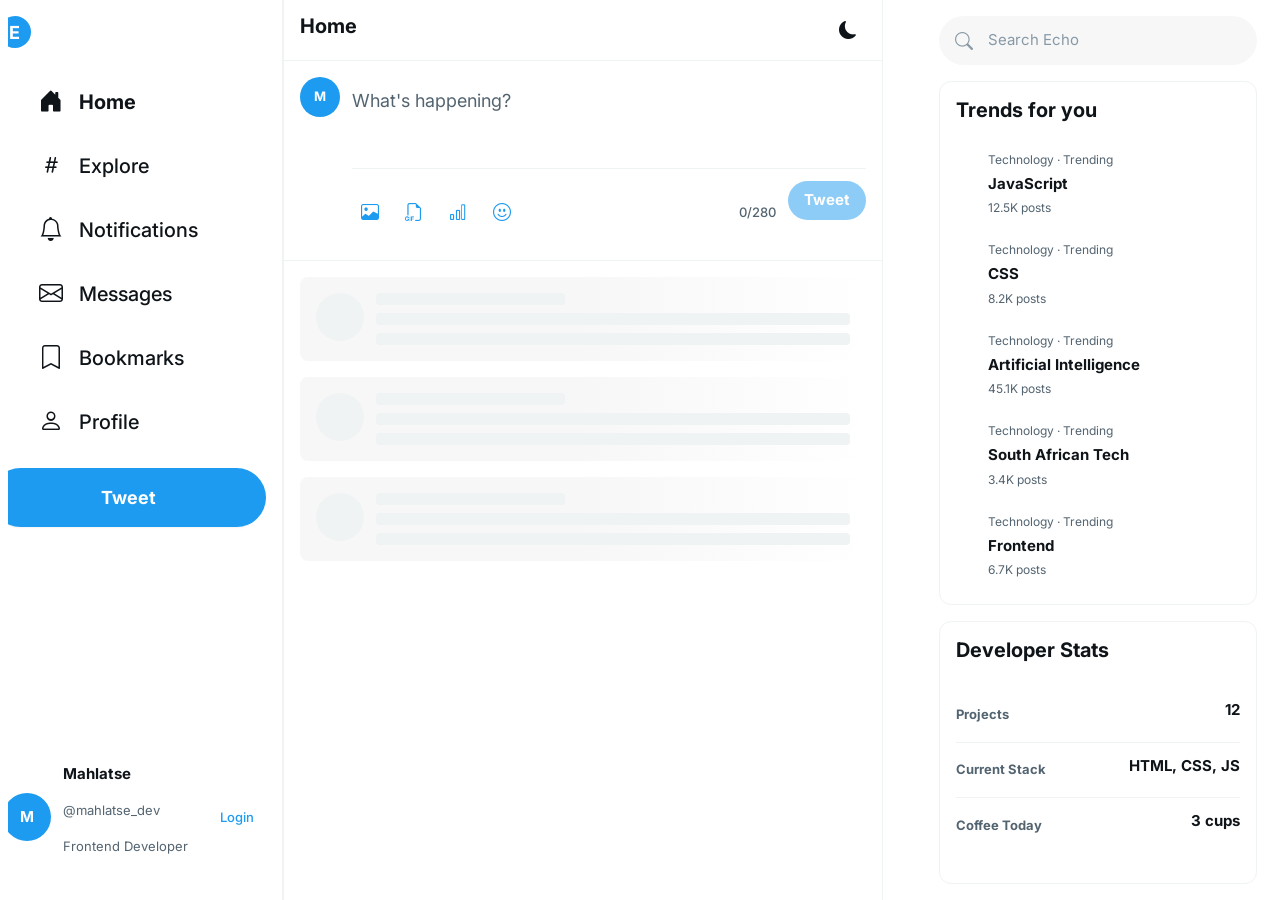
==== index.html @ 074d6367 "feat: add HTML structure for Echo main app and login page" ====
<!DOCTYPE html>
<html lang="en">
<head>
  <meta charset="UTF-8">
  <meta name="viewport" content="width=device-width, initial-scale=1.0">
  <meta name="description" content="Echo - Share ideas. Build conversations. A modern social platform for developers.">
  <meta name="theme-color" content="#1d9bf0">
  <title>Home / Echo</title>
  <link href="https://cdn.jsdelivr.net/npm/bootstrap@5.3.2/dist/css/bootstrap.min.css" rel="stylesheet">
  <link rel="stylesheet" href="https://cdn.jsdelivr.net/npm/bootstrap-icons@1.11.1/font/bootstrap-icons.css">
  <link rel="preconnect" href="https://fonts.googleapis.com">
  <link href="https://fonts.googleapis.com/css2?family=Inter:wght@400;500;600;700&display=swap" rel="stylesheet">
  <link rel="stylesheet" href="css/style.css">
</head>
<body>
  <div class="app-layout" id="app">
    <!-- Left Sidebar -->
    <nav class="sidebar-left" aria-label="Primary Navigation">
      <div class="sidebar-inner">
        <a href="index.html" class="logo-link" aria-label="Echo Home">
          <div class="logo-mark" aria-hidden="true">E</div>
        </a>
        <ul class="nav-list" role="list">
          <li>
            <a href="index.html" class="nav-link active" aria-current="page">
              <i class="bi bi-house-door-fill" aria-hidden="true"></i>
              <span>Home</span>
            </a>
          </li>
          <li>
            <a href="#explore" class="nav-link">
              <i class="bi bi-hash" aria-hidden="true"></i>
              <span>Explore</span>
            </a>
          </li>
          <li>
            <a href="#notifications" class="nav-link">
              <i class="bi bi-bell" aria-hidden="true"></i>
              <span>Notifications</span>
            </a>
          </li>
          <li>
            <a href="#messages" class="nav-link">
              <i class="bi bi-envelope" aria-hidden="true"></i>
              <span>Messages</span>
            </a>
          </li>
          <li>
            <a href="#bookmarks" class="nav-link">
              <i class="bi bi-bookmark" aria-hidden="true"></i>
              <span>Bookmarks</span>
            </a>
          </li>
          <li>
            <a href="#profile" class="nav-link">
              <i class="bi bi-person" aria-hidden="true"></i>
              <span>Profile</span>
            </a>
          </li>
        </ul>
        <button type="button" class="btn-tweet" id="btn-sidebar-tweet" aria-label="Compose new tweet">
          <span class="btn-text">Tweet</span>
          <i class="bi bi-pencil-fill btn-icon" aria-hidden="true"></i>
        </button>
        <div class="profile-summary">
          <div class="avatar avatar-md" aria-hidden="true">M</div>
          <div class="profile-info">
            <p class="profile-name">Mahlatse</p>
            <p class="profile-handle">@mahlatse_dev</p>
            <p class="profile-role">Frontend Developer</p>
          </div>
          <a href="login.html" class="login-link">Login</a>
        </div>
      </div>
    </nav>

    <!-- Main Content -->
    <main class="main-content">
      <header class="main-header">
        <h1>Home</h1>
        <button type="button" class="theme-toggle" id="theme-toggle" aria-label="Toggle dark mode" title="Toggle dark mode">
          <i class="bi bi-moon-fill" aria-hidden="true"></i>
        </button>
      </header>
      
      <!-- Composer -->
      <section class="composer" aria-label="Compose new tweet">
        <div class="composer-body">
          <div class="avatar avatar-sm" aria-hidden="true">M</div>
          <div class="composer-input-area">
            <label for="tweet-input" class="visually-hidden">What's happening?</label>
            <textarea id="tweet-input" class="tweet-textarea" placeholder="What's happening?" rows="2" maxlength="280" aria-describedby="composer-counter"></textarea>
            <div class="composer-actions">
              <div class="media-icons" aria-label="Add media">
                <button type="button" class="icon-btn" aria-label="Add image" title="Image"><i class="bi bi-image" aria-hidden="true"></i></button>
                <button type="button" class="icon-btn" aria-label="Add GIF" title="GIF"><i class="bi bi-filetype-gif" aria-hidden="true"></i></button>
                <button type="button" class="icon-btn" aria-label="Add poll" title="Poll"><i class="bi bi-bar-chart" aria-hidden="true"></i></button>
                <button type="button" class="icon-btn" aria-label="Add emoji" title="Emoji"><i class="bi bi-emoji-smile" aria-hidden="true"></i></button>
              </div>
              <div class="composer-submit-area">
                <span id="composer-counter" class="char-counter" aria-live="polite">0/280</span>
                <button type="button" class="btn-tweet btn-small" id="composer-submit" disabled>Tweet</button>
              </div>
            </div>
          </div>
        </div>
      </section>

      <!-- Feed -->
      <div class="feed-wrapper">
        <div class="skeleton-loader" id="skeleton-loader" aria-hidden="true" aria-label="Loading tweets">
          <div class="skeleton-card">
            <div class="skeleton-avatar"></div>
            <div class="skeleton-content">
              <div class="skeleton-line short"></div>
              <div class="skeleton-line"></div>
              <div class="skeleton-line"></div>
            </div>
          </div>
          <div class="skeleton-card">
            <div class="skeleton-avatar"></div>
            <div class="skeleton-content">
              <div class="skeleton-line short"></div>
              <div class="skeleton-line"></div>
              <div class="skeleton-line"></div>
            </div>
          </div>
          <div class="skeleton-card">
            <div class="skeleton-avatar"></div>
            <div class="skeleton-content">
              <div class="skeleton-line short"></div>
              <div class="skeleton-line"></div>
              <div class="skeleton-line"></div>
            </div>
          </div>
        </div>
        <div class="tweet-feed" id="tweet-feed" role="feed" aria-busy="true" aria-label="Tweet timeline">
          <!-- Tweets injected by JS -->
        </div>
        <div class="empty-state" id="empty-state" hidden>
          <i class="bi bi-chat-square-text" aria-hidden="true"></i>
          <p>No tweets found matching your search.</p>
        </div>
      </div>
    </main>

    <!-- Right Sidebar -->
    <aside class="sidebar-right" aria-label="Secondary">
      <div class="search-box">
        <label for="search-input" class="visually-hidden">Search Echo</label>
        <i class="bi bi-search" aria-hidden="true"></i>
        <input type="text" id="search-input" class="search-input" placeholder="Search Echo" autocomplete="off" aria-controls="search-suggestions">
        <div class="search-suggestions" id="search-suggestions" hidden>
          <div class="suggestion-group">
            <h3>Recent</h3>
            <ul role="list">
              <li><a href="#">JavaScript</a></li>
              <li><a href="#">Accessibility</a></li>
            </ul>
          </div>
        </div>
      </div>
      
      <section class="card trend-card" aria-labelledby="trends-heading">
        <h2 id="trends-heading" class="card-title">Trends for you</h2>
        <ul class="trend-list" role="list">
          <li>
            <a href="#">
              <span class="trend-category">Technology · Trending</span>
              <span class="trend-topic">JavaScript</span>
              <span class="trend-posts">12.5K posts</span>
            </a>
          </li>
          <li>
            <a href="#">
              <span class="trend-category">Technology · Trending</span>
              <span class="trend-topic">CSS</span>
              <span class="trend-posts">8.2K posts</span>
            </a>
          </li>
          <li>
            <a href="#">
              <span class="trend-category">Technology · Trending</span>
              <span class="trend-topic">Artificial Intelligence</span>
              <span class="trend-posts">45.1K posts</span>
            </a>
          </li>
          <li>
            <a href="#">
              <span class="trend-category">Technology · Trending</span>
              <span class="trend-topic">South African Tech</span>
              <span class="trend-posts">3.4K posts</span>
            </a>
          </li>
          <li>
            <a href="#">
              <span class="trend-category">Technology · Trending</span>
              <span class="trend-topic">Frontend</span>
              <span class="trend-posts">6.7K posts</span>
            </a>
          </li>
        </ul>
      </section>

      <section class="card stats-card" aria-labelledby="stats-heading">
        <h2 id="stats-heading" class="card-title">Developer Stats</h2>
        <dl class="stats-list">
          <div class="stat-item">
            <dt>Projects</dt>
            <dd>12</dd>
          </div>
          <div class="stat-item">
            <dt>Current Stack</dt>
            <dd>HTML, CSS, JS</dd>
          </div>
          <div class="stat-item">
            <dt>Coffee Today</dt>
            <dd>3 cups</dd>
          </div>
        </dl>
      </section>
    </aside>
  </div>

  <!-- Mobile Bottom Nav -->
  <nav class="mobile-nav" aria-label="Mobile Navigation">
    <a href="index.html" class="mobile-nav-link active" aria-current="page">
      <i class="bi bi-house-door-fill" aria-hidden="true"></i>
      <span class="visually-hidden">Home</span>
    </a>
    <a href="#explore" class="mobile-nav-link">
      <i class="bi bi-hash" aria-hidden="true"></i>
      <span class="visually-hidden">Explore</span>
    </a>
    <a href="#notifications" class="mobile-nav-link">
      <i class="bi bi-bell" aria-hidden="true"></i>
      <span class="visually-hidden">Notifications</span>
    </a>
    <a href="#messages" class="mobile-nav-link">
      <i class="bi bi-envelope" aria-hidden="true"></i>
      <span class="visually-hidden">Messages</span>
    </a>
    <a href="#profile" class="mobile-nav-link">
      <i class="bi bi-person" aria-hidden="true"></i>
      <span class="visually-hidden">Profile</span>
    </a>
  </nav>

  <!-- Mobile Tweet FAB -->
  <button type="button" class="fab-tweet" id="btn-fab-tweet" aria-label="Compose new tweet">
    <i class="bi bi-pencil-fill" aria-hidden="true"></i>
  </button>

  <!-- Tweet Modal -->
  <div class="modal" id="tweet-modal" role="dialog" aria-modal="true" aria-labelledby="modal-title" hidden>
    <div class="modal-backdrop" data-close-modal></div>
    <div class="modal-content">
      <h2 id="modal-title" class="visually-hidden">Compose new tweet</h2>
      <div class="modal-header">
        <button type="button" class="modal-close" data-close-modal aria-label="Close dialog">
          <i class="bi bi-x-lg" aria-hidden="true"></i>
        </button>
      </div>
      <div class="modal-body">
        <div class="avatar avatar-sm" aria-hidden="true">M</div>
        <div class="modal-input-area">
          <label for="modal-tweet-input" class="visually-hidden">What's happening?</label>
          <textarea id="modal-tweet-input" class="tweet-textarea" placeholder="What's happening?" rows="3" maxlength="280" aria-describedby="modal-counter"></textarea>
          <div class="modal-actions">
            <div class="media-icons">
              <button type="button" class="icon-btn" aria-label="Add image"><i class="bi bi-image" aria-hidden="true"></i></button>
              <button type="button" class="icon-btn" aria-label="Add GIF"><i class="bi bi-filetype-gif" aria-hidden="true"></i></button>
              <button type="button" class="icon-btn" aria-label="Add poll"><i class="bi bi-bar-chart" aria-hidden="true"></i></button>
              <button type="button" class="icon-btn" aria-label="Add emoji"><i class="bi bi-emoji-smile" aria-hidden="true"></i></button>
            </div>
            <div class="modal-submit-area">
              <span id="modal-counter" class="char-counter" aria-live="polite">0/280</span>
              <button type="button" class="btn-tweet btn-small" id="modal-submit" disabled>Tweet</button>
            </div>
          </div>
        </div>
      </div>
    </div>
  </div>

  <!-- Toast Container -->
  <div class="toast-container" aria-live="polite" aria-atomic="true"></div>

  <script src="https://cdn.jsdelivr.net/npm/bootstrap@5.3.2/dist/js/bootstrap.bundle.min.js"></script>
  <script src="js/darkmode.js"></script>
  <script src="js/main.js" type="module"></script>
</body>
</html>
---- css/style.css ----
/* ============================================
   Echo - Global Stylesheet
   ============================================ */

/* --------------------------------------------
   1. CSS Custom Properties (Design Tokens)
   -------------------------------------------- */
:root {
  /* Brand */
  --color-primary: #1d9bf0;
  --color-primary-hover: #1a8cd8;
  --color-primary-active: #177cc5;
  --color-primary-light: rgba(29, 155, 240, 0.1);

  /* Surfaces */
  --color-background: #ffffff;
  --color-surface: #ffffff;
  --color-surface-hover: rgba(0, 0, 0, 0.03);
  --color-surface-active: rgba(0, 0, 0, 0.06);
  --color-overlay: rgba(0, 0, 0, 0.4);

  /* Borders */
  --color-border: #eff3f4;
  --color-border-strong: #cfd9de;

  /* Text */
  --color-text-primary: #0f1419;
  --color-text-secondary: #536471;
  --color-text-muted: #8899a6;
  --color-text-on-primary: #ffffff;

  /* Status */
  --color-error: #f4212e;
  --color-warning: #ffad1f;
  --color-success: #00ba7c;

  /* Typography */
  --font-family: 'Inter', -apple-system, BlinkMacSystemFont, 'Segoe UI', Roboto, Helvetica, Arial, sans-serif;
  --font-size-xs: 0.75rem;   /* 12px */
  --font-size-sm: 0.8125rem; /* 13px */
  --font-size-base: 0.9375rem; /* 15px */
  --font-size-lg: 1.125rem; /* 18px */
  --font-size-xl: 1.25rem;  /* 20px */
  --font-size-2xl: 1.5rem;  /* 24px */
  --font-weight-normal: 400;
  --font-weight-medium: 500;
  --font-weight-semibold: 600;
  --font-weight-bold: 700;
  --line-height-tight: 1.25;
  --line-height-normal: 1.5;
  --line-height-relaxed: 1.75;

  /* Spacing (8-point grid) */
  --space-1: 0.25rem;  /* 4px */
  --space-2: 0.5rem;   /* 8px */
  --space-3: 0.75rem;  /* 12px */
  --space-4: 1rem;     /* 16px */
  --space-5: 1.25rem;  /* 20px */
  --space-6: 1.5rem;   /* 24px */
  --space-8: 2rem;     /* 32px */
  --space-10: 2.5rem;  /* 40px */
  --space-12: 3rem;    /* 48px */
  --space-16: 4rem;    /* 64px */

  /* Layout */
  --sidebar-width: 275px;
  --sidebar-width-tablet: 88px;
  --right-sidebar-width: 350px;
  --content-max-width: 600px;
  --app-max-width: 1265px;

  /* Shape */
  --radius-sm: 4px;
  --radius-md: 8px;
  --radius-lg: 12px;
  --radius-xl: 16px;
  --radius-pill: 9999px;

  /* Shadows */
  --shadow-sm: 0 1px 2px rgba(0, 0, 0, 0.05);
  --shadow-md: 0 4px 12px rgba(0, 0, 0, 0.08);
  --shadow-lg: 0 8px 24px rgba(0, 0, 0, 0.12);
  --shadow-xl: 0 12px 36px rgba(0, 0, 0, 0.16);

  /* Transitions */
  --transition-fast: 150ms ease;
  --transition-base: 200ms ease;
  --transition-slow: 300ms ease;
  --transition-bounce: 300ms cubic-bezier(0.34, 1.56, 0.64, 1);
}

/* Dark Mode Scaffold (Manual Feature)
   These variables activate when a parent element or the HTML tag
   has a [data-theme="dark"] attribute. The user is expected to
   implement the JavaScript logic to toggle this attribute and
   persist the preference via localStorage. */
[data-theme="dark"] {
  --color-background: #000000;
  --color-surface: #16181c;
  --color-surface-hover: rgba(255, 255, 255, 0.03);
  --color-surface-active: rgba(255, 255, 255, 0.06);
  --color-overlay: rgba(91, 112, 131, 0.4);
  --color-border: #2f3336;
  --color-border-strong: #536471;
  --color-text-primary: #e7e9ea;
  --color-text-secondary: #71767b;
  --color-text-muted: #536471;
  --color-text-on-primary: #ffffff;
  --shadow-sm: 0 1px 2px rgba(255, 255, 255, 0.05);
  --shadow-md: 0 4px 12px rgba(0, 0, 0, 0.3);
  --shadow-lg: 0 8px 24px rgba(0, 0, 0, 0.4);
  --shadow-xl: 0 12px 36px rgba(0, 0, 0, 0.5);
}

/* Smooth transition for theme changes (Premium Dark Mode requirement) */
*,
*::before,
*::after {
  transition: background-color var(--transition-slow), 
              border-color var(--transition-slow), 
              color var(--transition-slow);
}

/* Remove transition for transform/opacity to keep micro-interactions snappy */
@media (prefers-reduced-motion: no-preference) {
  .btn-tweet,
  .icon-btn,
  .tweet-card,
  .nav-link,
  .modal-content,
  .toast,
  .fab-tweet,
  .login-card {
    transition: transform var(--transition-fast), 
                box-shadow var(--transition-fast), 
                background-color var(--transition-base), 
                color var(--transition-base);
  }
}

@media (prefers-reduced-motion: reduce) {
  *,
  *::before,
  *::after {
    transition-duration: 0.01ms !important;
    animation-duration: 0.01ms !important;
  }
}

/* --------------------------------------------
   2. Base Reset & Typography
   -------------------------------------------- */
*,
*::before,
*::after {
  box-sizing: border-box;
  margin: 0;
  padding: 0;
}

html {
  font-size: 16px;
  -webkit-font-smoothing: antialiased;
  -moz-osx-font-smoothing: grayscale;
  scroll-behavior: smooth;
}

body {
  font-family: var(--font-family);
  font-size: var(--font-size-base);
  font-weight: var(--font-weight-normal);
  line-height: var(--line-height-normal);
  color: var(--color-text-primary);
  background-color: var(--color-background);
  min-height: 100vh;
  overflow-x: hidden;
}

h1, h2, h3, h4, h5, h6 {
  font-weight: var(--font-weight-bold);
  line-height: var(--line-height-tight);
  color: var(--color-text-primary);
}

a {
  color: var(--color-primary);
  text-decoration: none;
}

a:hover {
  text-decoration: underline;
}

a:focus-visible,
button:focus-visible,
input:focus-visible,
textarea:focus-visible {
  outline: 2px solid var(--color-primary);
  outline-offset: 2px;
  border-radius: var(--radius-sm);
}

img {
  max-width: 100%;
  height: auto;
  display: block;
}

ul[role="list"],
ol[role="list"] {
  list-style: none;
}

/* --------------------------------------------
   3. Layout Grid
   -------------------------------------------- */
.app-layout {
  display: grid;
  grid-template-columns: 1fr;
  min-height: 100vh;
  max-width: 100%;
  margin: 0 auto;
  position: relative;
}

/* Mobile Bottom Nav */
.mobile-nav {
  display: flex;
  position: fixed;
  bottom: 0;
  left: 0;
  right: 0;
  height: 56px;
  background-color: var(--color-surface);
  border-top: 1px solid var(--color-border);
  z-index: 100;
  justify-content: space-around;
  align-items: center;
  padding: 0 var(--space-4);
}

.mobile-nav-link {
  display: flex;
  flex-direction: column;
  align-items: center;
  justify-content: center;
  color: var(--color-text-secondary);
  font-size: var(--font-size-xl);
  padding: var(--space-2);
  border-radius: var(--radius-pill);
  transition: background-color var(--transition-fast), color var(--transition-fast);
}

.mobile-nav-link:hover,
.mobile-nav-link:focus-visible {
  background-color: var(--color-surface-hover);
  color: var(--color-text-primary);
  text-decoration: none;
}

.mobile-nav-link.active {
  color: var(--color-text-primary);
  font-weight: var(--font-weight-semibold);
}

/* Mobile FAB */
.fab-tweet {
  display: flex;
  position: fixed;
  bottom: calc(56px + var(--space-4));
  right: var(--space-4);
  width: 56px;
  height: 56px;
  border-radius: var(--radius-pill);
  background-color: var(--color-primary);
  color: var(--color-text-on-primary);
  border: none;
  box-shadow: var(--shadow-md);
  align-items: center;
  justify-content: center;
  font-size: var(--font-size-xl);
  cursor: pointer;
  z-index: 90;
}

.fab-tweet:hover {
  background-color: var(--color-primary-hover);
  transform: scale(1.05);
  box-shadow: var(--shadow-lg);
}

.fab-tweet:active {
  transform: scale(0.95);
}

/* Left Sidebar */
.sidebar-left {
  display: none;
  flex-direction: column;
  align-items: flex-end;
  position: sticky;
  top: 0;
  height: 100vh;
  padding: var(--space-2) var(--space-4) var(--space-4) var(--space-4);
  border-right: 1px solid var(--color-border);
  overflow-y: auto;
  scrollbar-width: none;
  -ms-overflow-style: none;
}

.sidebar-left::-webkit-scrollbar {
  display: none;
}

.sidebar-inner {
  display: flex;
  flex-direction: column;
  width: 100%;
  height: 100%;
}

/* Logo */
.logo-link {
  display: inline-flex;
  align-items: center;
  justify-content: center;
  width: 48px;
  height: 48px;
  border-radius: var(--radius-pill);
  margin-bottom: var(--space-4);
  color: var(--color-text-primary);
  transition: background-color var(--transition-fast);
}

.logo-link:hover,
.logo-link:focus-visible {
  background-color: var(--color-surface-hover);
  text-decoration: none;
}

.logo-mark {
  width: 32px;
  height: 32px;
  background-color: var(--color-primary);
  color: var(--color-text-on-primary);
  border-radius: var(--radius-pill);
  display: flex;
  align-items: center;
  justify-content: center;
  font-weight: var(--font-weight-bold);
  font-size: var(--font-size-lg);
}

/* Navigation */
.nav-list {
  display: flex;
  flex-direction: column;
  gap: var(--space-1);
  margin-bottom: var(--space-4);
}

.nav-link {
  display: flex;
  align-items: center;
  gap: var(--space-4);
  padding: var(--space-3) var(--space-4);
  border-radius: var(--radius-pill);
  color: var(--color-text-primary);
  font-size: var(--font-size-xl);
  font-weight: var(--font-weight-medium);
  transition: background-color var(--transition-fast), color var(--transition-fast);
  text-decoration: none;
}

.nav-link:hover,
.nav-link:focus-visible {
  background-color: var(--color-surface-hover);
  text-decoration: none;
}

.nav-link.active {
  font-weight: var(--font-weight-bold);
}

.nav-link i {
  font-size: var(--font-size-2xl);
  flex-shrink: 0;
}

/* Tweet Button (Sidebar) */
.btn-tweet {
  display: flex;
  align-items: center;
  justify-content: center;
  width: 100%;
  padding: var(--space-4) var(--space-6);
  border-radius: var(--radius-pill);
  background-color: var(--color-primary);
  color: var(--color-text-on-primary);
  border: none;
  font-size: var(--font-size-lg);
  font-weight: var(--font-weight-bold);
  cursor: pointer;
  box-shadow: var(--shadow-sm);
  margin-bottom: var(--space-6);
}

.btn-tweet:hover {
  background-color: var(--color-primary-hover);
  transform: translateY(-1px);
  box-shadow: var(--shadow-md);
  text-decoration: none;
}

.btn-tweet:active {
  transform: translateY(0);
  background-color: var(--color-primary-active);
}

.btn-tweet:disabled {
  opacity: 0.5;
  cursor: not-allowed;
  transform: none;
  box-shadow: none;
}

.btn-tweet .btn-icon {
  display: none;
}

.btn-tweet.btn-small {
  width: auto;
  padding: var(--space-2) var(--space-4);
  font-size: var(--font-size-base);
}

/* Profile Summary */
.profile-summary {
  display: flex;
  align-items: center;
  gap: var(--space-3);
  padding: var(--space-3);
  margin-top: auto;
  border-radius: var(--radius-pill);
  cursor: pointer;
  transition: background-color var(--transition-fast);
}

.profile-summary:hover {
  background-color: var(--color-surface-hover);
}

.profile-info {
  display: flex;
  flex-direction: column;
  flex: 1;
  min-width: 0;
}

.profile-name {
  font-weight: var(--font-weight-bold);
  color: var(--color-text-primary);
  white-space: nowrap;
  overflow: hidden;
  text-overflow: ellipsis;
}

.profile-handle,
.profile-role {
  font-size: var(--font-size-sm);
  color: var(--color-text-secondary);
  white-space: nowrap;
  overflow: hidden;
  text-overflow: ellipsis;
}

.login-link {
  font-size: var(--font-size-sm);
  color: var(--color-primary);
  font-weight: var(--font-weight-medium);
  white-space: nowrap;
}

/* Main Content */
.main-content {
  border-right: 1px solid var(--color-border);
  border-left: 1px solid var(--color-border);
  min-height: 100vh;
  max-width: var(--content-max-width);
  width: 100%;
  margin: 0 auto;
  position: relative;
}

.main-header {
  display: flex;
  align-items: center;
  justify-content: space-between;
  padding: var(--space-3) var(--space-4);
  border-bottom: 1px solid var(--color-border);
  background-color: var(--color-surface);
  backdrop-filter: blur(12px);
  -webkit-backdrop-filter: blur(12px);
  position: sticky;
  top: 0;
  z-index: 50;
}

.main-header h1 {
  font-size: var(--font-size-xl);
  font-weight: var(--font-weight-bold);
}

.theme-toggle {
  display: flex;
  align-items: center;
  justify-content: center;
  width: 36px;
  height: 36px;
  border-radius: var(--radius-pill);
  border: none;
  background-color: transparent;
  color: var(--color-text-primary);
  cursor: pointer;
  font-size: var(--font-size-lg);
  transition: background-color var(--transition-fast), transform var(--transition-fast);
}

.theme-toggle:hover {
  background-color: var(--color-surface-hover);
  transform: rotate(15deg);
}

/* Composer */
.composer {
  border-bottom: 1px solid var(--color-border);
  padding: var(--space-4);
}

.composer-body {
  display: flex;
  gap: var(--space-3);
}

.composer-input-area {
  flex: 1;
  display: flex;
  flex-direction: column;
}

.tweet-textarea {
  width: 100%;
  border: none;
  outline: none;
  resize: none;
  background: transparent;
  color: var(--color-text-primary);
  font-family: inherit;
  font-size: var(--font-size-lg);
  line-height: var(--line-height-relaxed);
  min-height: 56px;
  padding: var(--space-2) 0;
}

.tweet-textarea::placeholder {
  color: var(--color-text-secondary);
}

.composer-actions,
.modal-actions {
  display: flex;
  align-items: center;
  justify-content: space-between;
  margin-top: var(--space-3);
  padding-top: var(--space-3);
  border-top: 1px solid var(--color-border);
}

.media-icons {
  display: flex;
  gap: var(--space-2);
}

.icon-btn {
  display: flex;
  align-items: center;
  justify-content: center;
  width: 36px;
  height: 36px;
  border-radius: var(--radius-pill);
  border: none;
  background: transparent;
  color: var(--color-primary);
  cursor: pointer;
  font-size: var(--font-size-lg);
  transition: background-color var(--transition-fast), transform var(--transition-fast);
}

.icon-btn:hover {
  background-color: var(--color-primary-light);
  transform: scale(1.1);
}

.icon-btn:active {
  transform: scale(0.95);
}

.composer-submit-area,
.modal-submit-area {
  display: flex;
  align-items: center;
  gap: var(--space-3);
}

.char-counter {
  font-size: var(--font-size-sm);
  color: var(--color-text-secondary);
  font-weight: var(--font-weight-medium);
  transition: color var(--transition-fast);
}

.char-counter.warning {
  color: var(--color-warning);
}

.char-counter.danger {
  color: var(--color-error);
}

/* Feed */
.feed-wrapper {
  min-height: 400px;
}

.tweet-feed {
  display: flex;
  flex-direction: column;
}

/* Tweet Card */
.tweet-card {
  display: flex;
  gap: var(--space-3);
  padding: var(--space-4);
  border-bottom: 1px solid var(--color-border);
  cursor: pointer;
  animation: fadeIn 0.4s ease-out;
  transition: background-color var(--transition-fast);
}

@keyframes fadeIn {
  from { opacity: 0; transform: translateY(8px); }
  to { opacity: 1; transform: translateY(0); }
}

.tweet-card:hover {
  background-color: var(--color-surface-hover);
}

.tweet-card-content {
  flex: 1;
  min-width: 0;
}

.tweet-header {
  display: flex;
  align-items: center;
  gap: var(--space-1);
  margin-bottom: var(--space-1);
  flex-wrap: wrap;
}

.tweet-name {
  font-weight: var(--font-weight-bold);
  color: var(--color-text-primary);
}

.tweet-handle,
.tweet-time {
  font-size: var(--font-size-sm);
  color: var(--color-text-secondary);
}

.tweet-text {
  color: var(--color-text-primary);
  line-height: var(--line-height-relaxed);
  word-wrap: break-word;
  margin-bottom: var(--space-3);
}

.tweet-actions {
  display: flex;
  justify-content: space-between;
  max-width: 425px;
}

.tweet-action-btn {
  display: flex;
  align-items: center;
  gap: var(--space-1);
  background: none;
  border: none;
  color: var(--color-text-secondary);
  font-size: var(--font-size-sm);
  cursor: pointer;
  padding: var(--space-1);
  border-radius: var(--radius-pill);
  transition: color var(--transition-fast), background-color var(--transition-fast);
}

.tweet-action-btn:hover {
  color: var(--color-primary);
  background-color: var(--color-primary-light);
}

.tweet-action-btn.liked {
  color: var(--color-error);
}

.tweet-action-btn.liked:hover {
  background-color: rgba(244, 33, 46, 0.1);
}

.tweet-action-btn.retweeted {
  color: var(--color-success);
}

.tweet-action-btn.retweeted:hover {
  background-color: rgba(0, 186, 124, 0.1);
}

/* Right Sidebar */
.sidebar-right {
  display: none;
  flex-direction: column;
  gap: var(--space-4);
  padding: var(--space-2) var(--space-4) var(--space-4) var(--space-4);
  position: sticky;
  top: 0;
  height: 100vh;
  overflow-y: auto;
  scrollbar-width: none;
  -ms-overflow-style: none;
}

.sidebar-right::-webkit-scrollbar {
  display: none;
}

/* Search */
.search-box {
  position: relative;
  margin-top: var(--space-2);
}

.search-box > .bi-search {
  position: absolute;
  left: var(--space-4);
  top: 50%;
  transform: translateY(-50%);
  color: var(--color-text-muted);
  font-size: var(--font-size-lg);
  pointer-events: none;
}

.search-input {
  width: 100%;
  padding: var(--space-3) var(--space-4) var(--space-3) calc(var(--space-4) * 2 + 1rem);
  border-radius: var(--radius-pill);
  border: 1px solid transparent;
  background-color: var(--color-surface-hover);
  color: var(--color-text-primary);
  font-family: inherit;
  font-size: var(--font-size-base);
  outline: none;
  transition: background-color var(--transition-fast), border-color var(--transition-fast), box-shadow var(--transition-fast);
}

.search-input:focus {
  background-color: var(--color-surface);
  border-color: var(--color-primary);
  box-shadow: 0 0 0 3px var(--color-primary-light);
}

.search-input::placeholder {
  color: var(--color-text-muted);
}

.search-suggestions {
  position: absolute;
  top: calc(100% + var(--space-2));
  left: 0;
  right: 0;
  background-color: var(--color-surface);
  border: 1px solid var(--color-border);
  border-radius: var(--radius-lg);
  box-shadow: var(--shadow-lg);
  z-index: 60;
  padding: var(--space-2) 0;
}

.suggestion-group h3 {
  font-size: var(--font-size-sm);
  color: var(--color-text-primary);
  padding: var(--space-3) var(--space-4);
  font-weight: var(--font-weight-bold);
}

.suggestion-group ul li a {
  display: block;
  padding: var(--space-3) var(--space-4);
  color: var(--color-text-primary);
  font-size: var(--font-size-base);
  transition: background-color var(--transition-fast);
}

.suggestion-group ul li a:hover,
.suggestion-group ul li a:focus-visible {
  background-color: var(--color-surface-hover);
  text-decoration: none;
}

/* Cards */
.card {
  background-color: var(--color-surface);
  border: 1px solid var(--color-border);
  border-radius: var(--radius-lg);
  overflow: hidden;
}

.card-title {
  font-size: var(--font-size-xl);
  font-weight: var(--font-weight-bold);
  padding: var(--space-4) var(--space-4) var(--space-2);
  color: var(--color-text-primary);
}

/* Trending */
.trend-list li a {
  display: flex;
  flex-direction: column;
  padding: var(--space-3) var(--space-4);
  transition: background-color var(--transition-fast);
  text-decoration: none;
  gap: var(--space-1);
}

.trend-list li a:hover,
.trend-list li a:focus-visible {
  background-color: var(--color-surface-hover);
  text-decoration: none;
}

.trend-category {
  font-size: var(--font-size-xs);
  color: var(--color-text-secondary);
}

.trend-topic {
  font-weight: var(--font-weight-bold);
  color: var(--color-text-primary);
  font-size: var(--font-size-base);
}

.trend-posts {
  font-size: var(--font-size-xs);
  color: var(--color-text-secondary);
}

/* Developer Stats */
.stats-list {
  padding: var(--space-2) var(--space-4) var(--space-4);
}

.stat-item {
  display: flex;
  justify-content: space-between;
  align-items: center;
  padding: var(--space-3) 0;
  border-bottom: 1px solid var(--color-border);
}

.stat-item:last-child {
  border-bottom: none;
}

.stat-item dt {
  font-size: var(--font-size-sm);
  color: var(--color-text-secondary);
}

.stat-item dd {
  font-weight: var(--font-weight-bold);
  color: var(--color-text-primary);
  font-size: var(--font-size-base);
}

/* Modal */
.modal {
  position: fixed;
  inset: 0;
  z-index: 200;
  display: flex;
  align-items: flex-start;
  justify-content: center;
  padding-top: var(--space-8);
}

.modal[hidden] {
  display: none;
}

.modal-backdrop {
  position: absolute;
  inset: 0;
  background-color: var(--color-overlay);
  backdrop-filter: blur(4px);
  -webkit-backdrop-filter: blur(4px);
}

.modal-content {
  position: relative;
  width: 100%;
  max-width: 600px;
  background-color: var(--color-surface);
  border-radius: var(--radius-xl);
  box-shadow: var(--shadow-xl);
  margin: 0 var(--space-4);
  animation: modalSlideDown 0.3s ease-out;
}

@keyframes modalSlideDown {
  from { opacity: 0; transform: translateY(-20px); }
  to { opacity: 1; transform: translateY(0); }
}

.modal.closing .modal-content {
  animation: modalSlideUp 0.2s ease-in forwards;
}

@keyframes modalSlideUp {
  from { opacity: 1; transform: translateY(0); }
  to { opacity: 0; transform: translateY(-20px); }
}

.modal-header {
  display: flex;
  align-items: center;
  padding: var(--space-3) var(--space-4);
  border-bottom: 1px solid var(--color-border);
}

.modal-close {
  display: flex;
  align-items: center;
  justify-content: center;
  width: 36px;
  height: 36px;
  border-radius: var(--radius-pill);
  border: none;
  background: transparent;
  color: var(--color-text-primary);
  cursor: pointer;
  font-size: var(--font-size-lg);
  transition: background-color var(--transition-fast);
}

.modal-close:hover {
  background-color: var(--color-surface-hover);
}

.modal-body {
  display: flex;
  gap: var(--space-3);
  padding: var(--space-4);
}

.modal-input-area {
  flex: 1;
  display: flex;
  flex-direction: column;
}

/* Toast */
.toast-container {
  position: fixed;
  top: var(--space-4);
  right: var(--space-4);
  z-index: 300;
  display: flex;
  flex-direction: column;
  gap: var(--space-3);
  pointer-events: none;
}

.toast {
  display: flex;
  align-items: center;
  gap: var(--space-3);
  padding: var(--space-3) var(--space-4);
  border-radius: var(--radius-md);
  background-color: var(--color-surface);
  color: var(--color-text-primary);
  box-shadow: var(--shadow-lg);
  border: 1px solid var(--color-border);
  font-size: var(--font-size-sm);
  font-weight: var(--font-weight-medium);
  min-width: 280px;
  max-width: 400px;
  pointer-events: auto;
  animation: toastSlideIn 0.3s ease-out;
}

.toast.removing {
  animation: toastSlideOut 0.3s ease-in forwards;
}

@keyframes toastSlideIn {
  from { opacity: 0; transform: translateX(100%); }
  to { opacity: 1; transform: translateX(0); }
}

@keyframes toastSlideOut {
  from { opacity: 1; transform: translateX(0); }
  to { opacity: 0; transform: translateX(100%); }
}

.toast-success {
  border-left: 4px solid var(--color-success);
}

.toast-error {
  border-left: 4px solid var(--color-error);
}

.toast-info {
  border-left: 4px solid var(--color-primary);
}

/* Skeleton Loader */
.skeleton-loader {
  display: flex;
  flex-direction: column;
  padding: var(--space-4);
  gap: var(--space-4);
}

.skeleton-card {
  display: flex;
  gap: var(--space-3);
  animation: shimmer 1.5s infinite linear;
  background: linear-gradient(90deg, var(--color-surface-hover) 25%, var(--color-surface) 50%, var(--color-surface-hover) 75%);
  background-size: 200% 100%;
  border-radius: var(--radius-md);
  padding: var(--space-4);
}

@keyframes shimmer {
  0% { background-position: 200% 0; }
  100% { background-position: -200% 0; }
}

.skeleton-avatar {
  width: 48px;
  height: 48px;
  border-radius: var(--radius-pill);
  background-color: var(--color-border);
  flex-shrink: 0;
}

.skeleton-content {
  flex: 1;
  display: flex;
  flex-direction: column;
  gap: var(--space-2);
}

.skeleton-line {
  height: 12px;
  border-radius: var(--radius-sm);
  background-color: var(--color-border);
  width: 100%;
}

.skeleton-line.short {
  width: 40%;
}

/* Empty State */
.empty-state {
  display: flex;
  flex-direction: column;
  align-items: center;
  justify-content: center;
  padding: var(--space-16) var(--space-4);
  color: var(--color-text-secondary);
  text-align: center;
  gap: var(--space-4);
}

.empty-state i {
  font-size: var(--font-size-2xl);
  opacity: 0.5;
}

/* Avatars */
.avatar {
  display: flex;
  align-items: center;
  justify-content: center;
  border-radius: var(--radius-pill);
  background-color: var(--color-primary);
  color: var(--color-text-on-primary);
  font-weight: var(--font-weight-bold);
  flex-shrink: 0;
}

.avatar-sm {
  width: 40px;
  height: 40px;
  font-size: var(--font-size-sm);
}

.avatar-md {
  width: 48px;
  height: 48px;
  font-size: var(--font-size-base);
}

/* Utilities */
.visually-hidden {
  position: absolute;
  width: 1px;
  height: 1px;
  padding: 0;
  margin: -1px;
  overflow: hidden;
  clip: rect(0, 0, 0, 0);
  white-space: nowrap;
  border: 0;
}

/* --------------------------------------------
   4. Responsive Breakpoints
   -------------------------------------------- */

/* Tablet (768px+) */
@media (min-width: 768px) {
  .app-layout {
    grid-template-columns: var(--sidebar-width-tablet) 1fr;
  }

  .sidebar-left {
    display: flex;
    width: var(--sidebar-width-tablet);
  }

  .sidebar-inner {
    align-items: center;
  }

  .nav-link {
    padding: var(--space-3);
    justify-content: center;
  }

  .nav-link span {
    display: none;
  }

  .btn-tweet {
    width: 48px;
    height: 48px;
    padding: 0;
    border-radius: var(--radius-pill);
  }

  .btn-tweet .btn-text {
    display: none;
  }

  .btn-tweet .btn-icon {
    display: inline;
  }

  .profile-summary {
    justify-content: center;
  }

  .profile-info,
  .login-link {
    display: none;
  }

  .mobile-nav,
  .fab-tweet {
    display: none !important;
  }

  .main-content {
    margin: 0;
  }
}

/* Desktop (1024px+) */
@media (min-width: 1024px) {
  .app-layout {
    grid-template-columns: var(--sidebar-width) 1fr var(--right-sidebar-width);
    max-width: var(--app-max-width);
  }

  .sidebar-left {
    width: var(--sidebar-width);
    align-items: flex-end;
  }

  .sidebar-inner {
    align-items: stretch;
    width: var(--sidebar-width);
  }

  .nav-link {
    padding: var(--space-3) var(--space-4);
    justify-content: flex-start;
  }

  .nav-link span {
    display: inline;
  }

  .btn-tweet {
    width: 100%;
    height: auto;
    padding: var(--space-4) var(--space-6);
  }

  .btn-tweet .btn-text {
    display: inline;
  }

  .btn-tweet .btn-icon {
    display: none;
  }

  .profile-summary {
    justify-content: flex-start;
  }

  .profile-info,
  .login-link {
    display: flex;
  }

  .sidebar-right {
    display: flex;
  }

  .main-content {
    max-width: var(--content-max-width);
  }

  .toast-container {
    top: var(--space-6);
    right: var(--space-6);
  }
}

/* Large Desktop (1440px+) */
@media (min-width: 1440px) {
  .app-layout {
    max-width: var(--app-max-width);
  }
}

/* 4K and Ultra-Wide (2560px+) */
@media (min-width: 2560px) {
  html {
    font-size: 18px;
  }
  .app-layout {
    max-width: 1400px;
  }
}

/* 4K Specific (3840px+) */
@media (min-width: 3840px) {
  html {
    font-size: 20px;
  }
  .app-layout {
    max-width: 1600px;
  }
}

/* Mobile specific overrides for very small screens */
@media (max-width: 374px) {
  .composer-actions,
  .modal-actions {
    flex-wrap: wrap;
    gap: var(--space-2);
  }

  .composer-submit-area,
  .modal-submit-area {
    width: 100%;
    justify-content: flex-end;
  }

  .main-header h1 {
    font-size: var(--font-size-lg);
  }
}

/* Ensure no horizontal overflow on any device */
html, body {
  overflow-x: hidden;
}

/* Ensure text doesn't overflow */
.tweet-text, .tweet-name, .profile-name, .profile-info, .stat-item dd, .trend-topic {
  word-break: break-word;
  overflow-wrap: break-word;
}

/* High contrast mode support */
@media (prefers-contrast: high) {
  :root {
    --color-border: #000000;
    --color-text-secondary: #000000;
  }
  
  .btn-tweet {
    border: 2px solid currentColor;
  }
  
  .tweet-card {
    border: 1px solid currentColor;
  }
}

/* Ensure elements with [hidden] attribute are actually hidden even when custom display is set */
[hidden] {
  display: none !important;
}
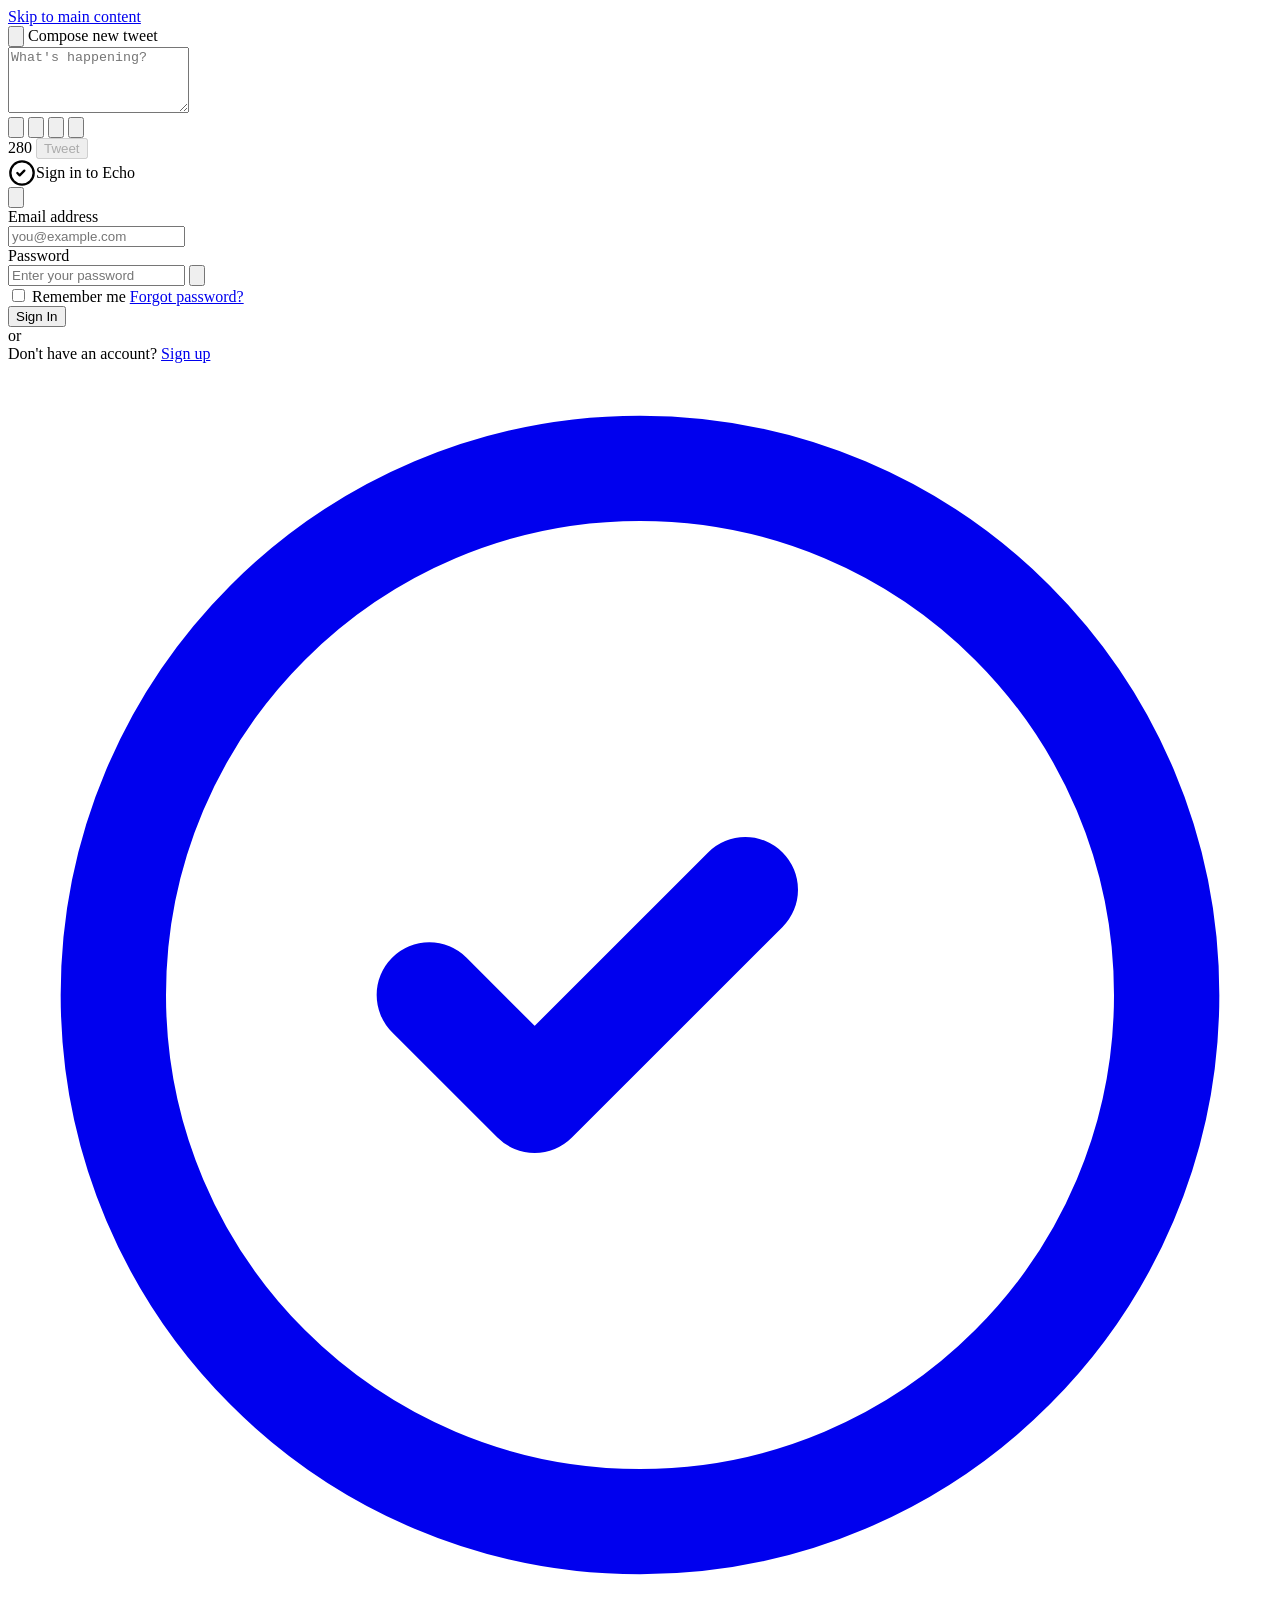
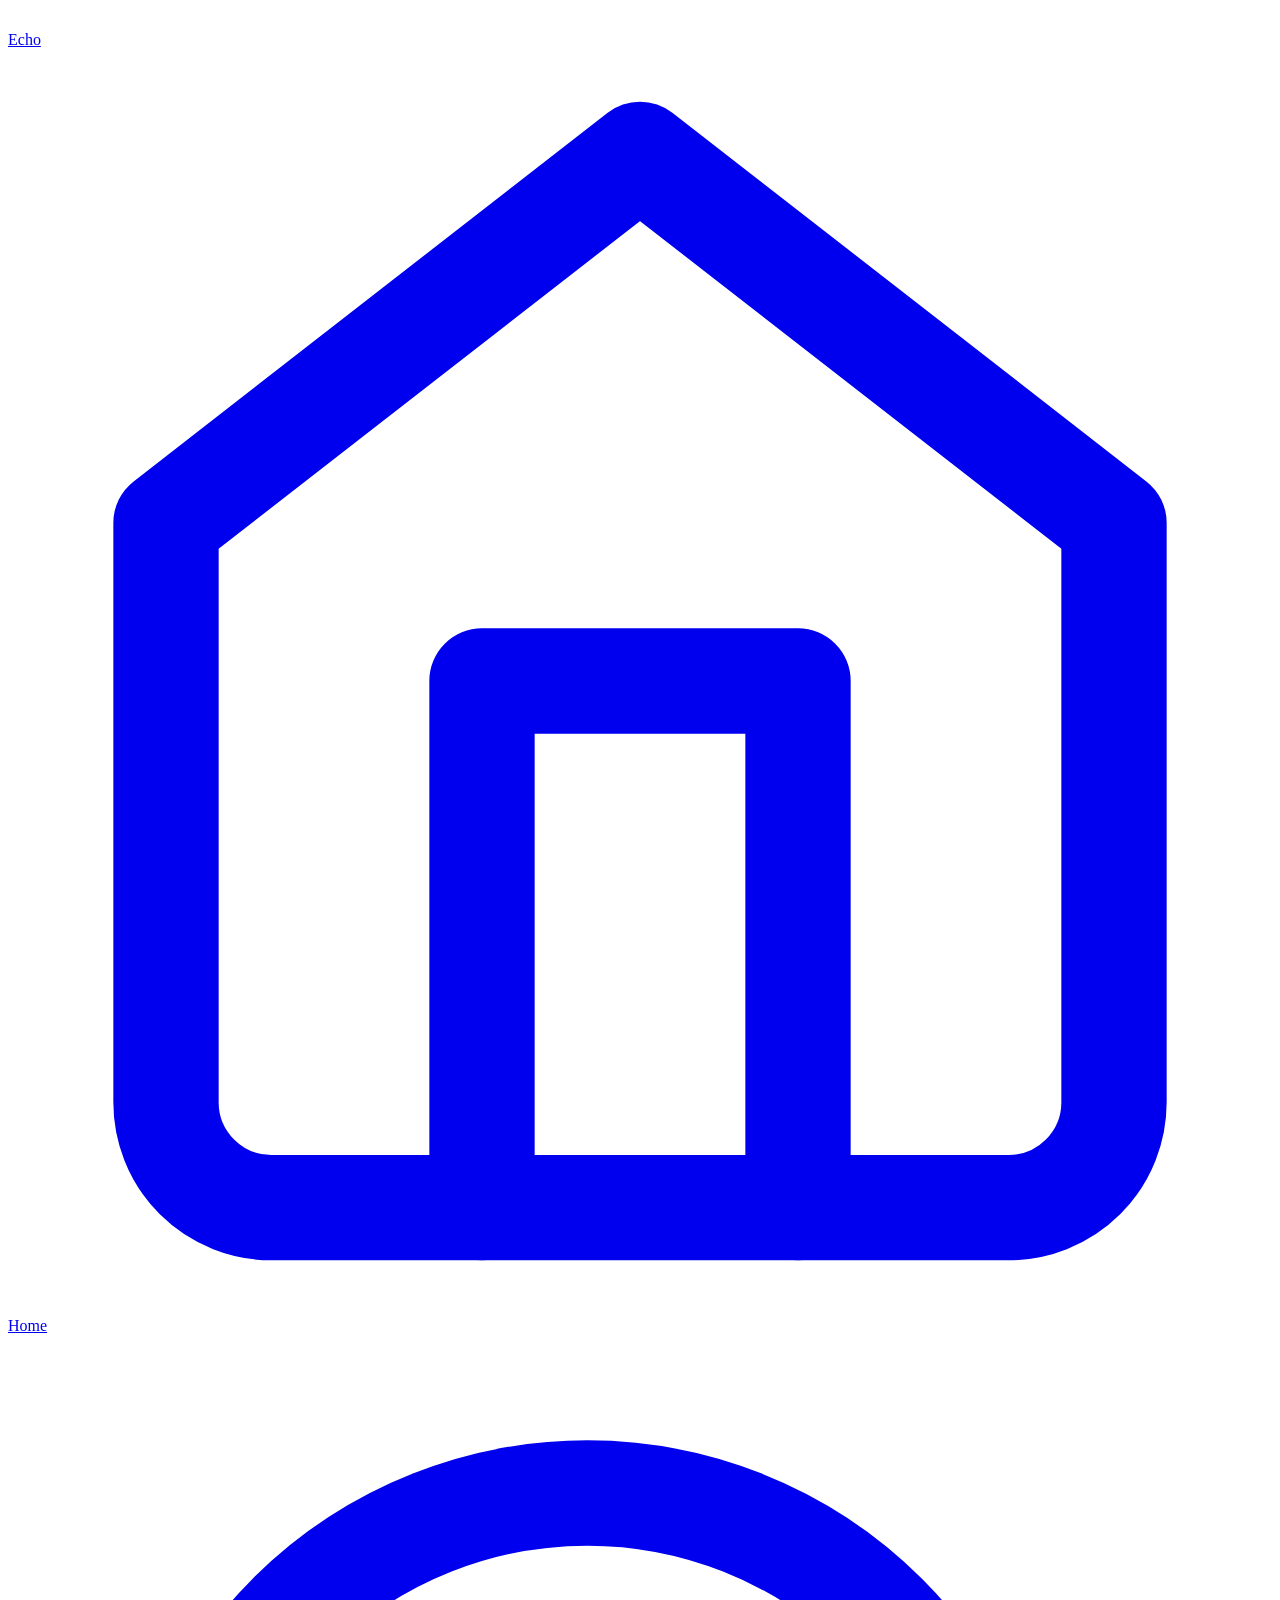
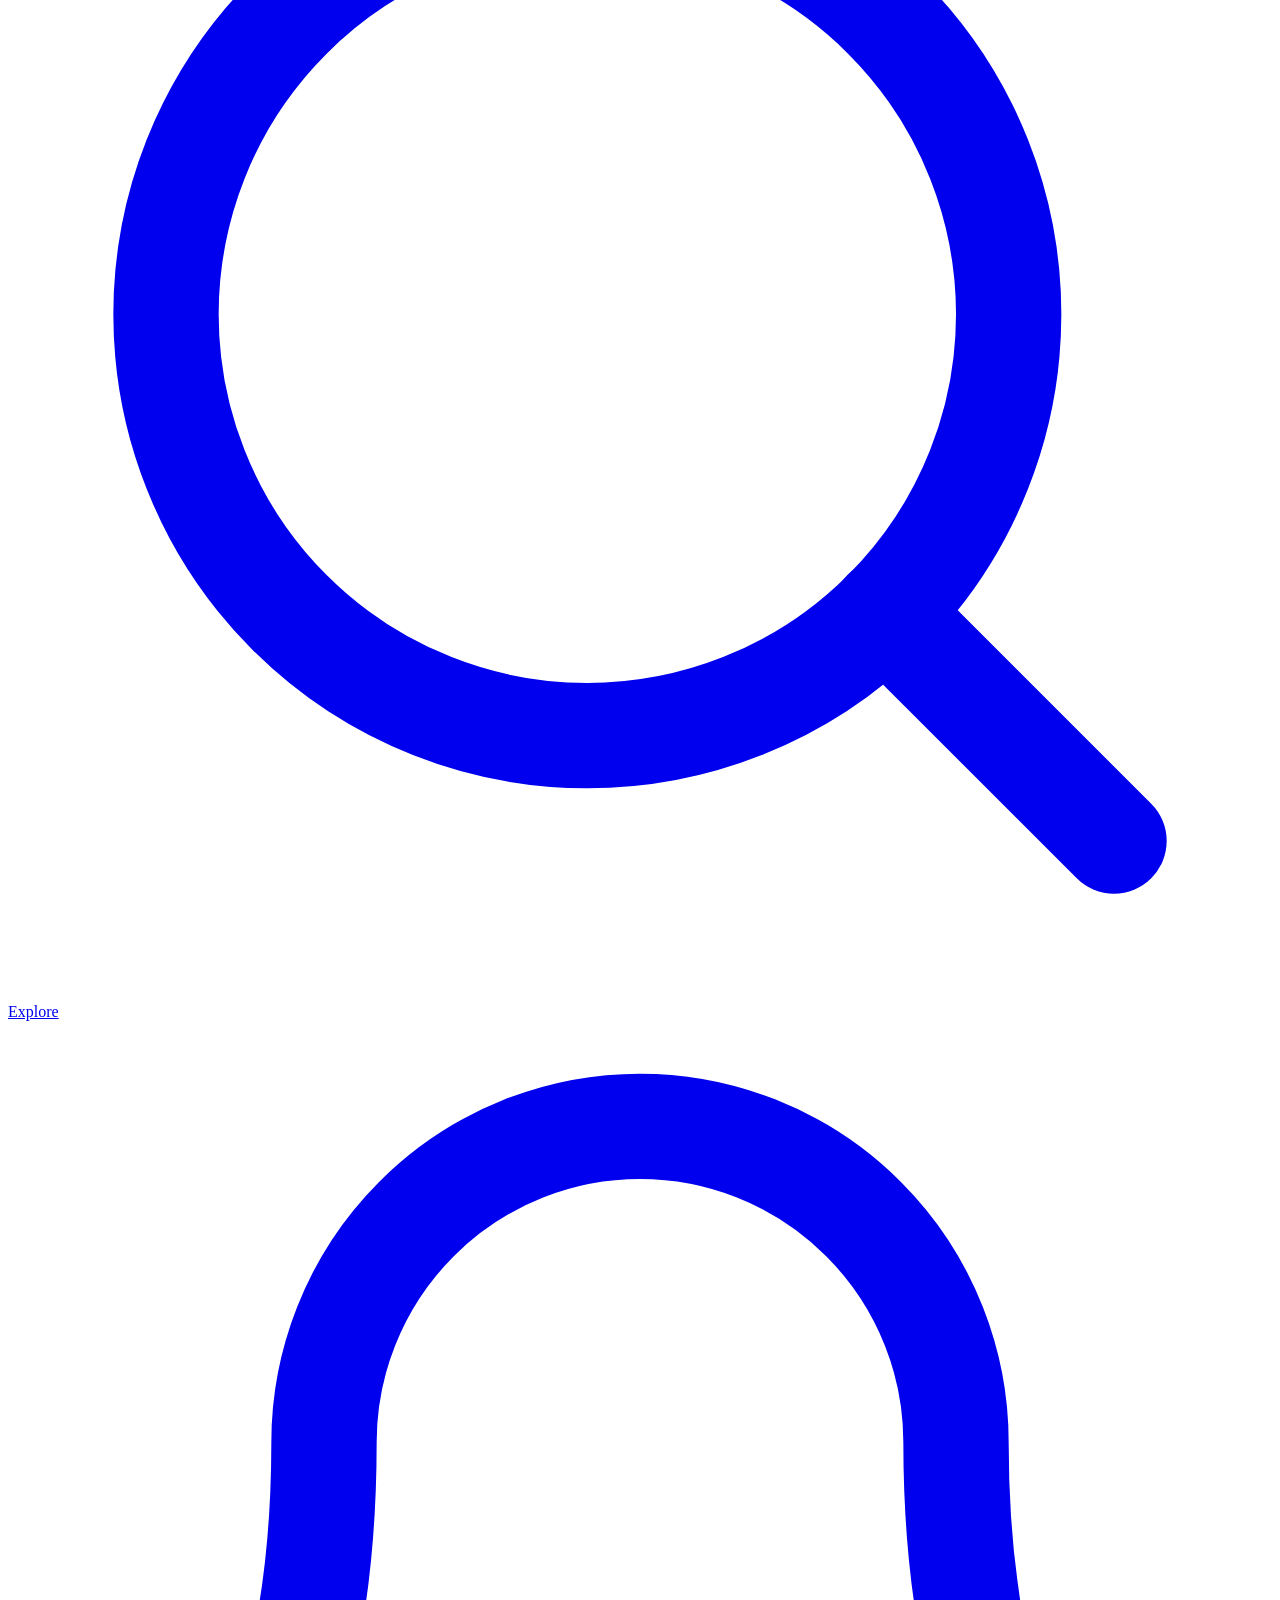
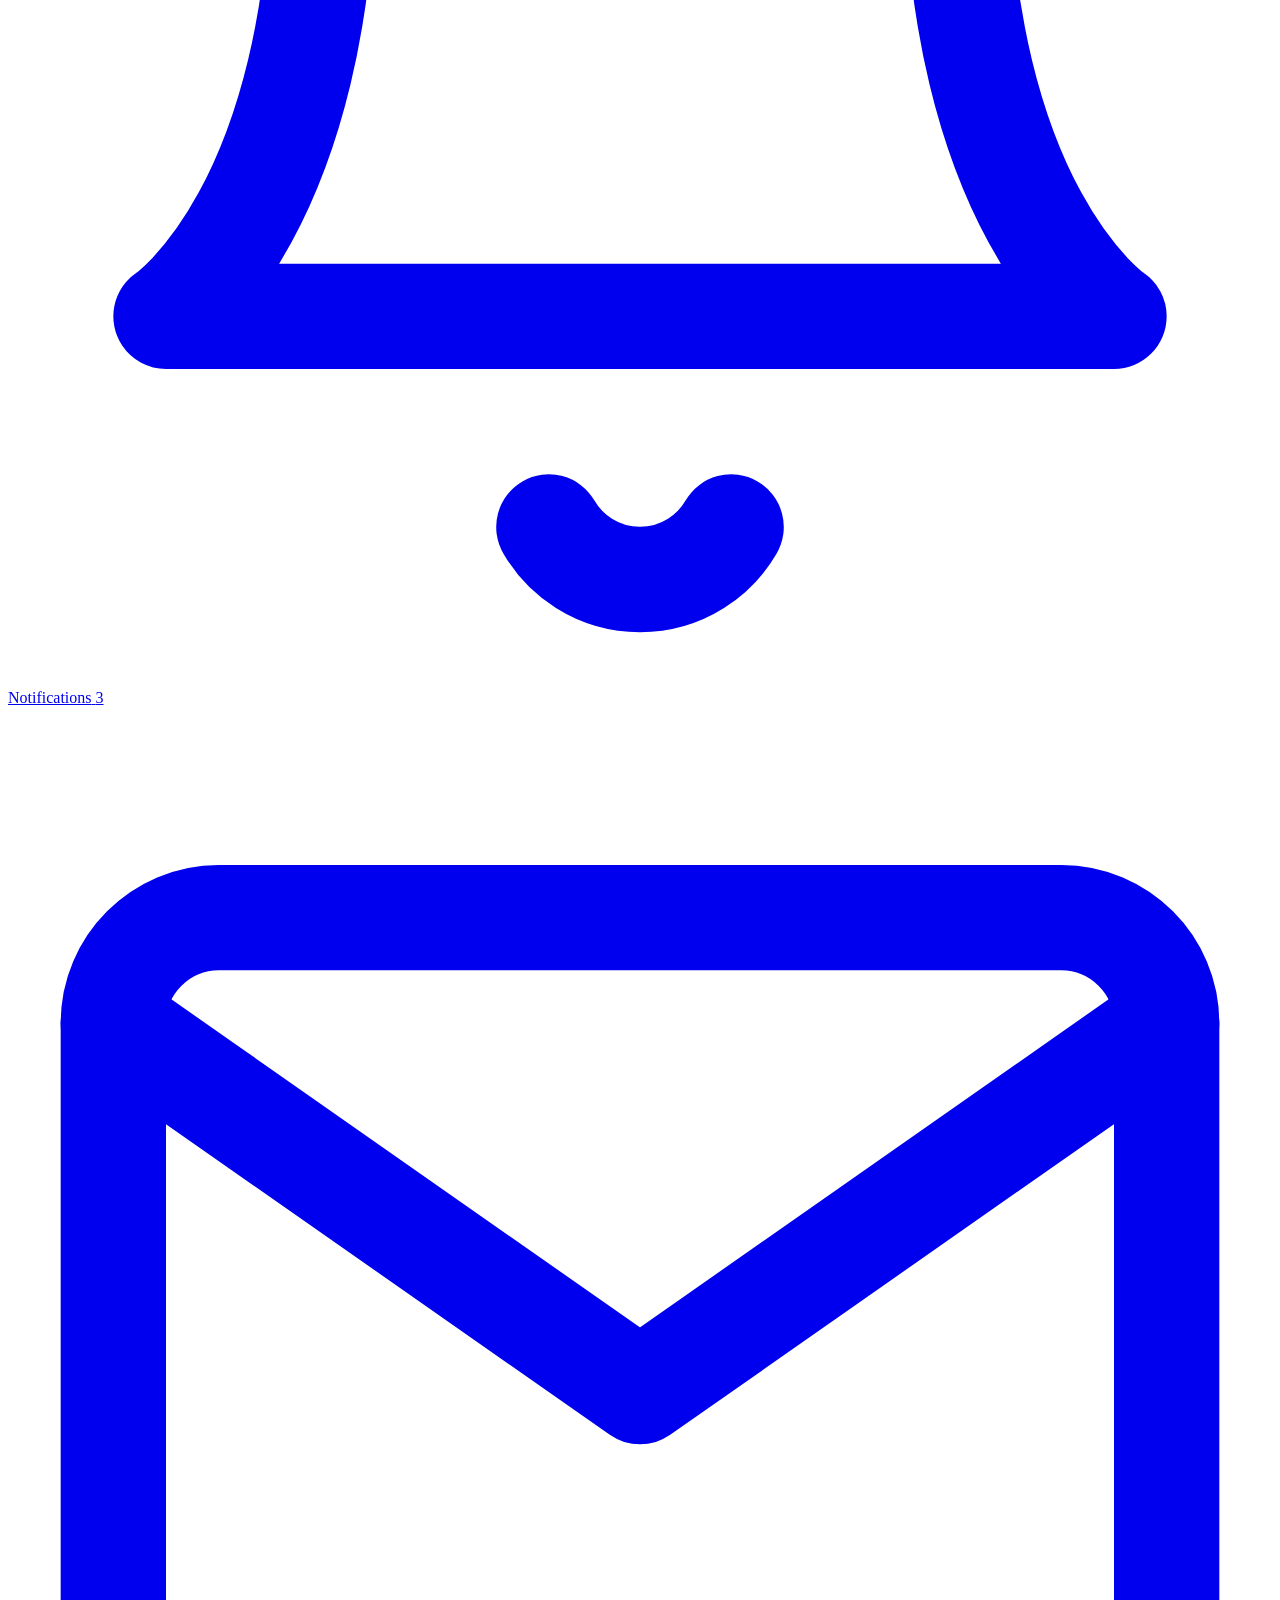
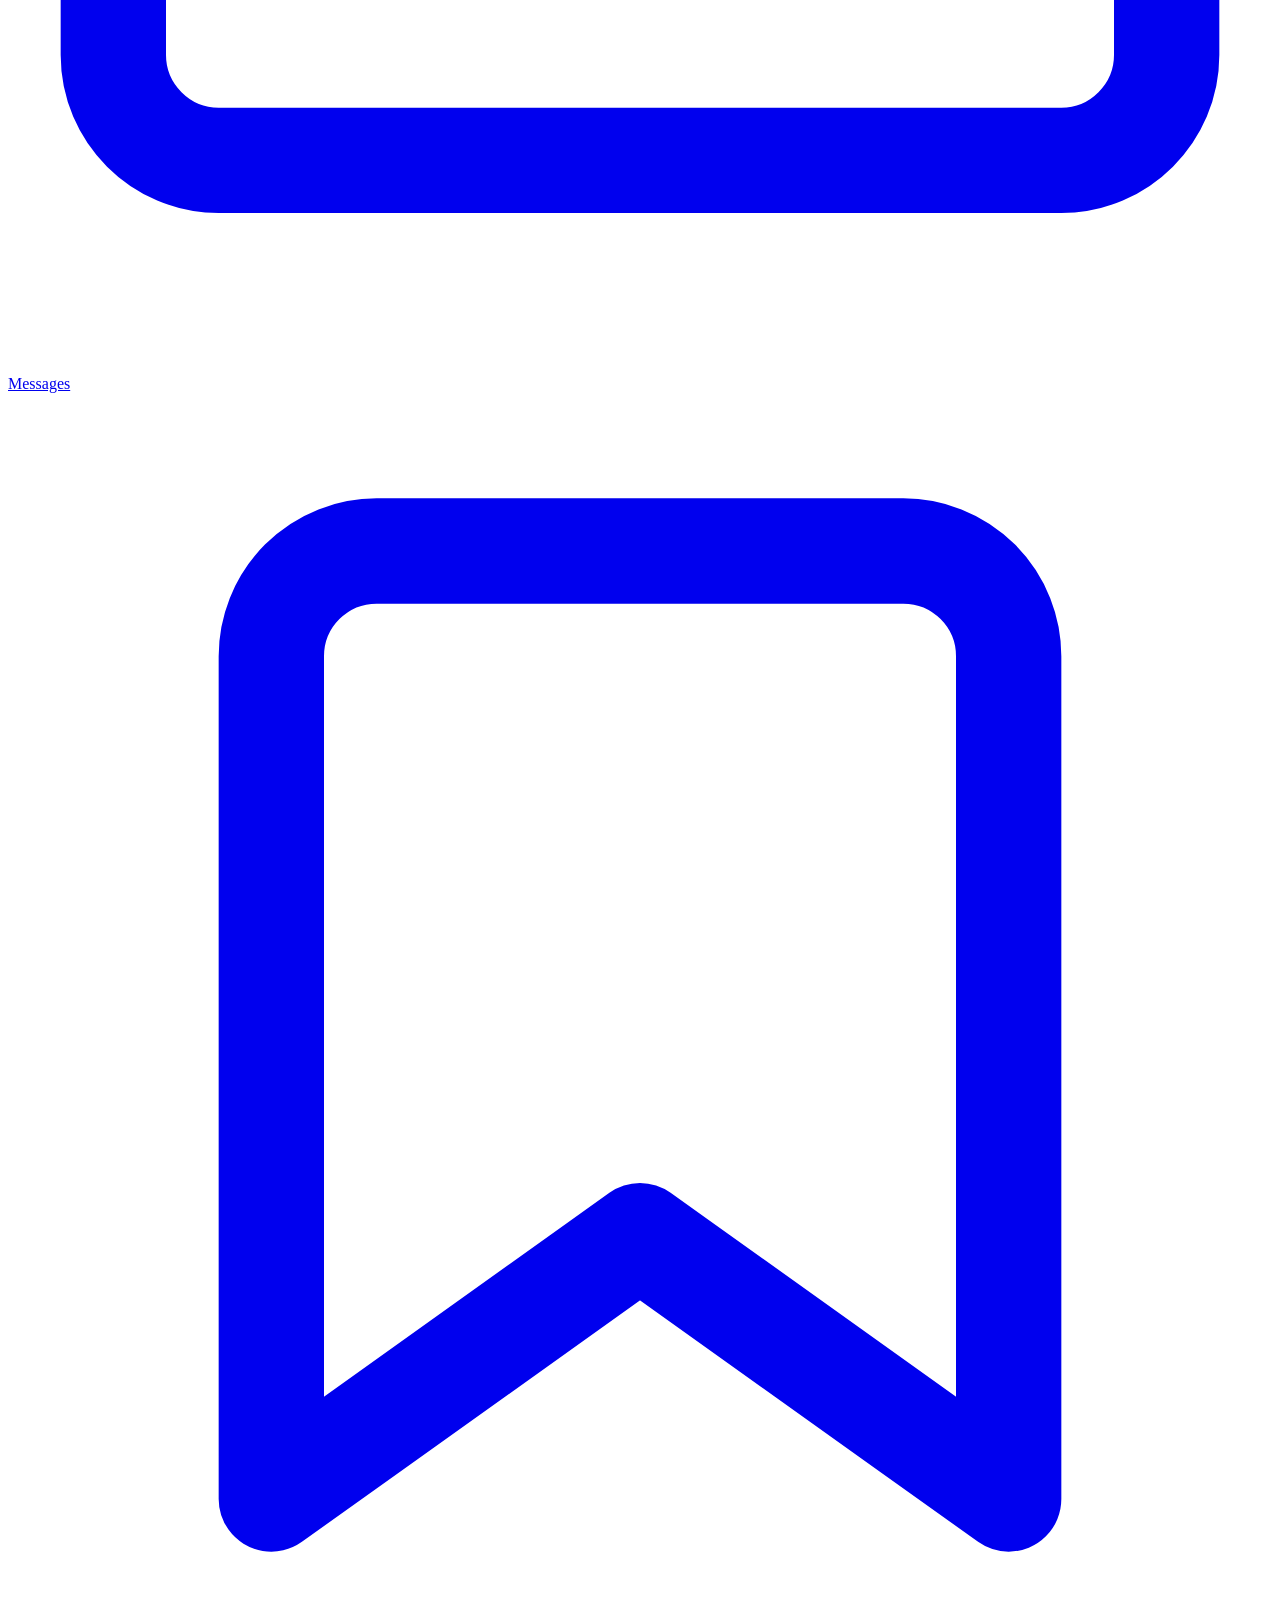
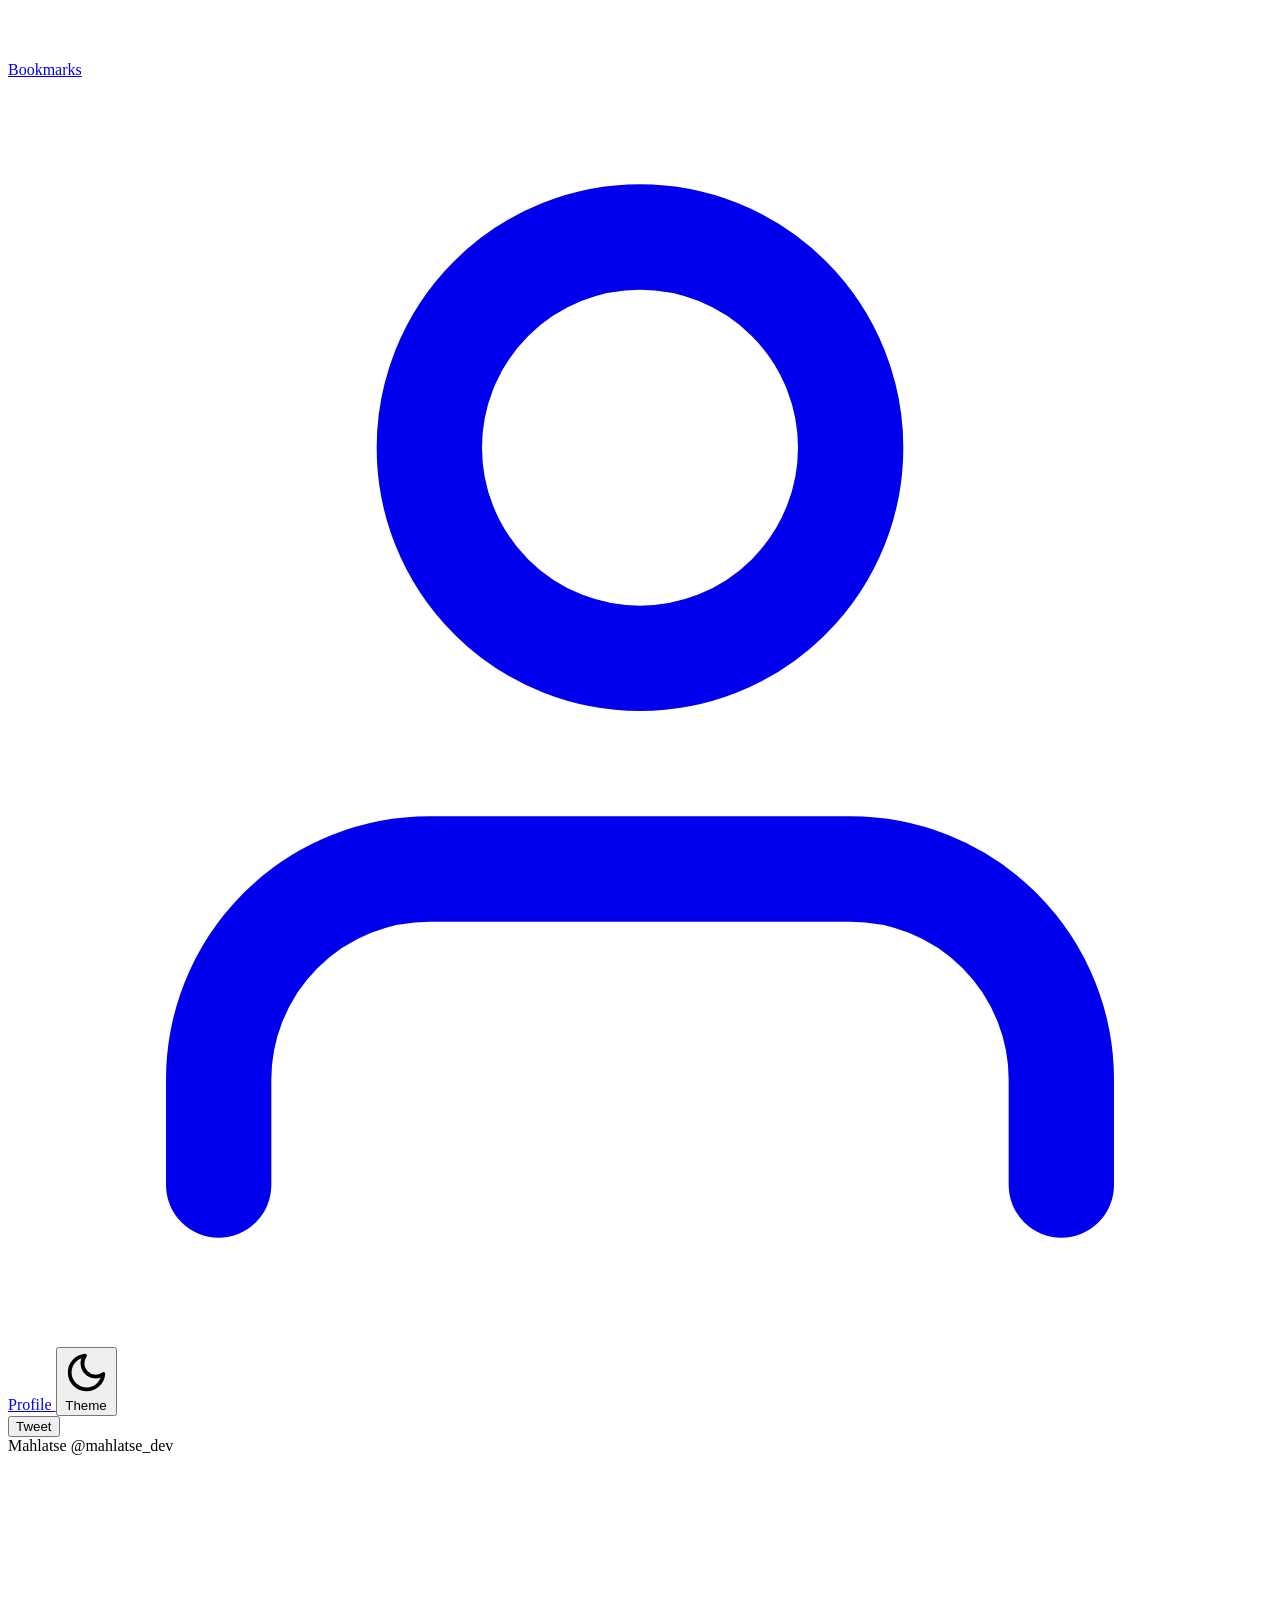
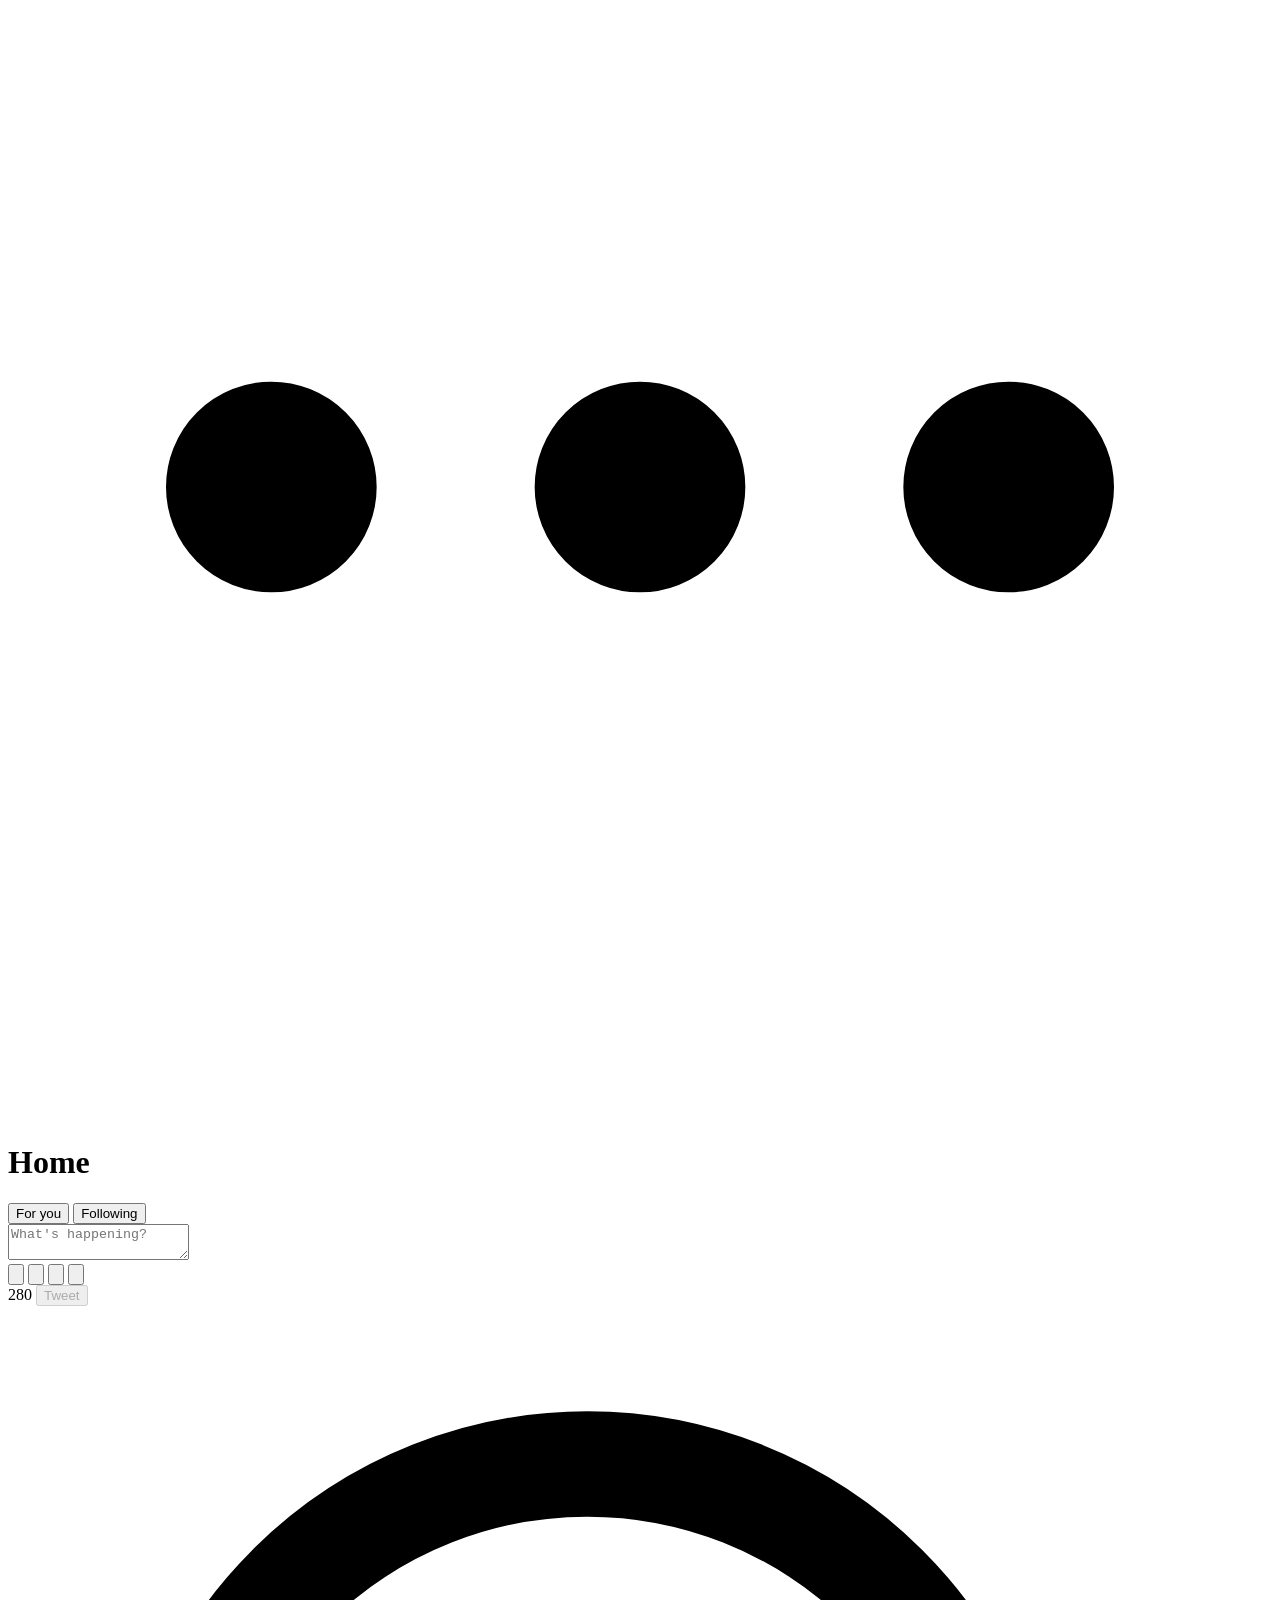
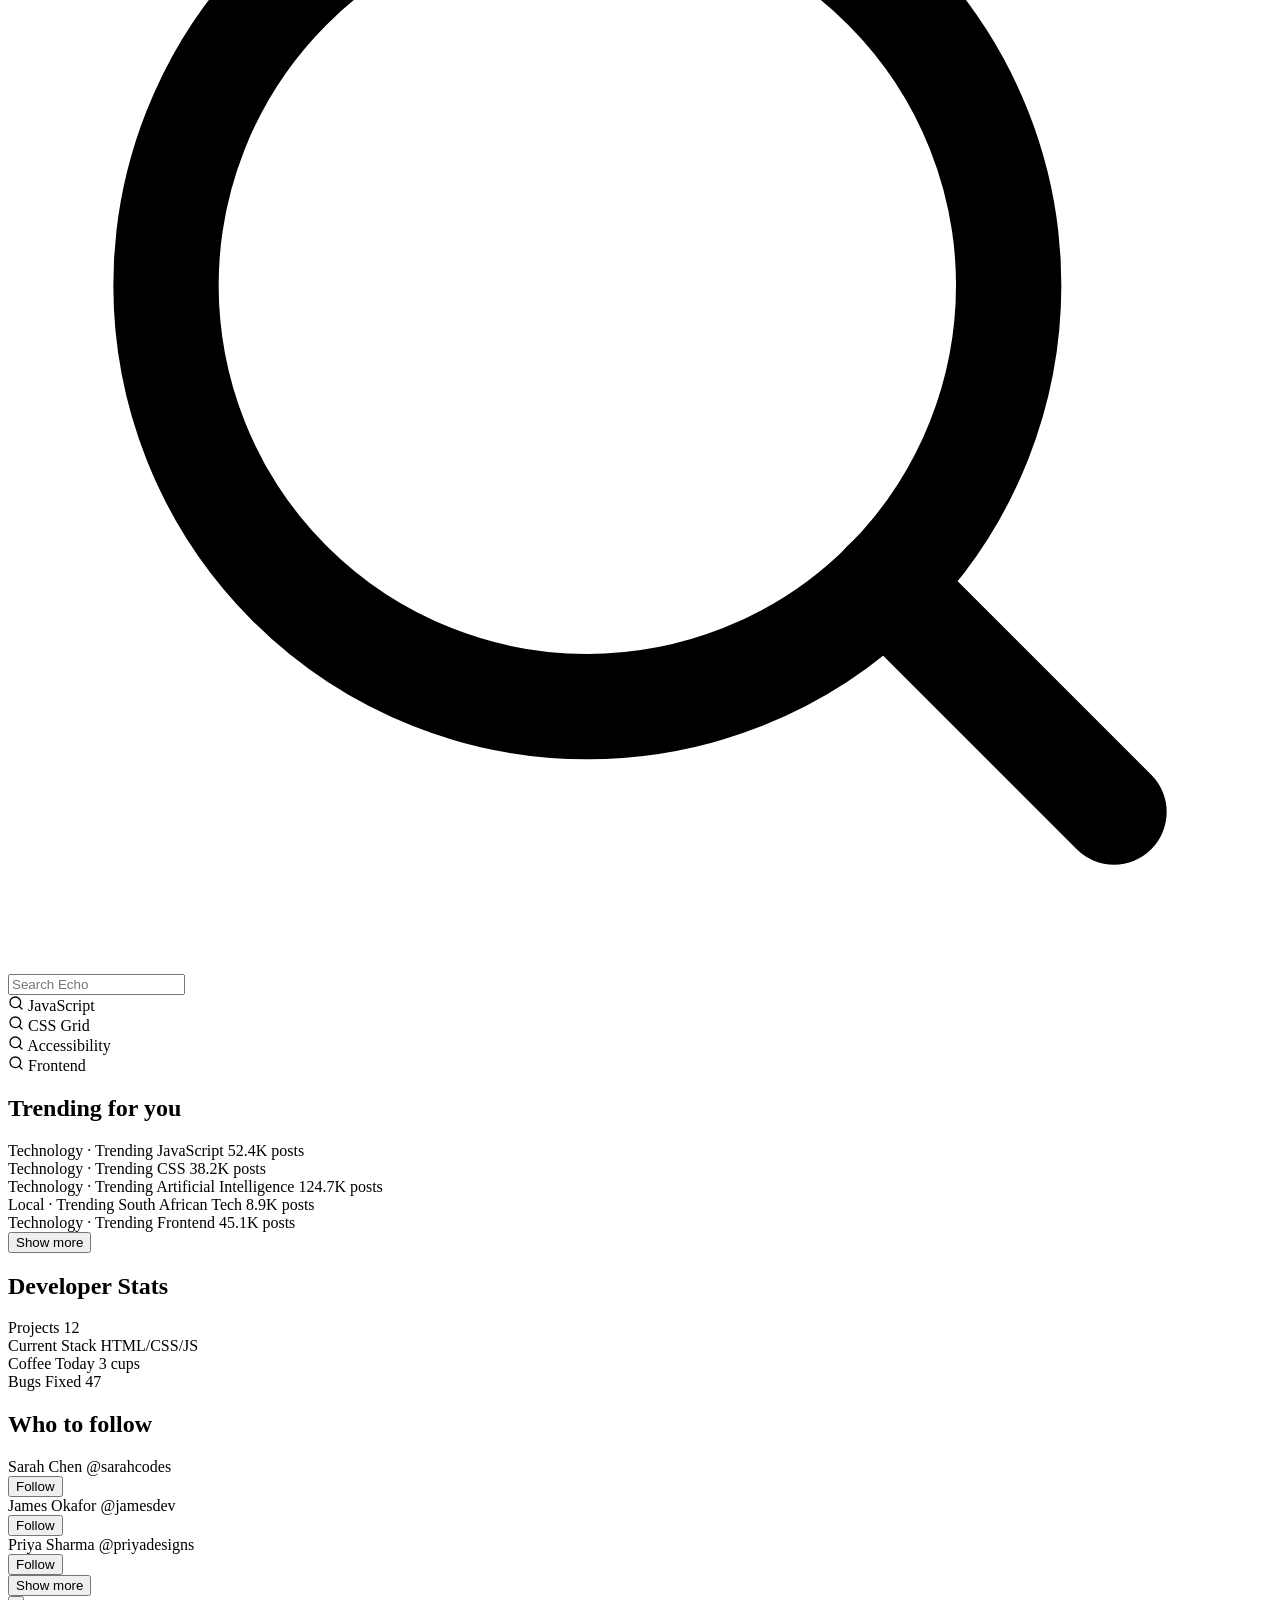
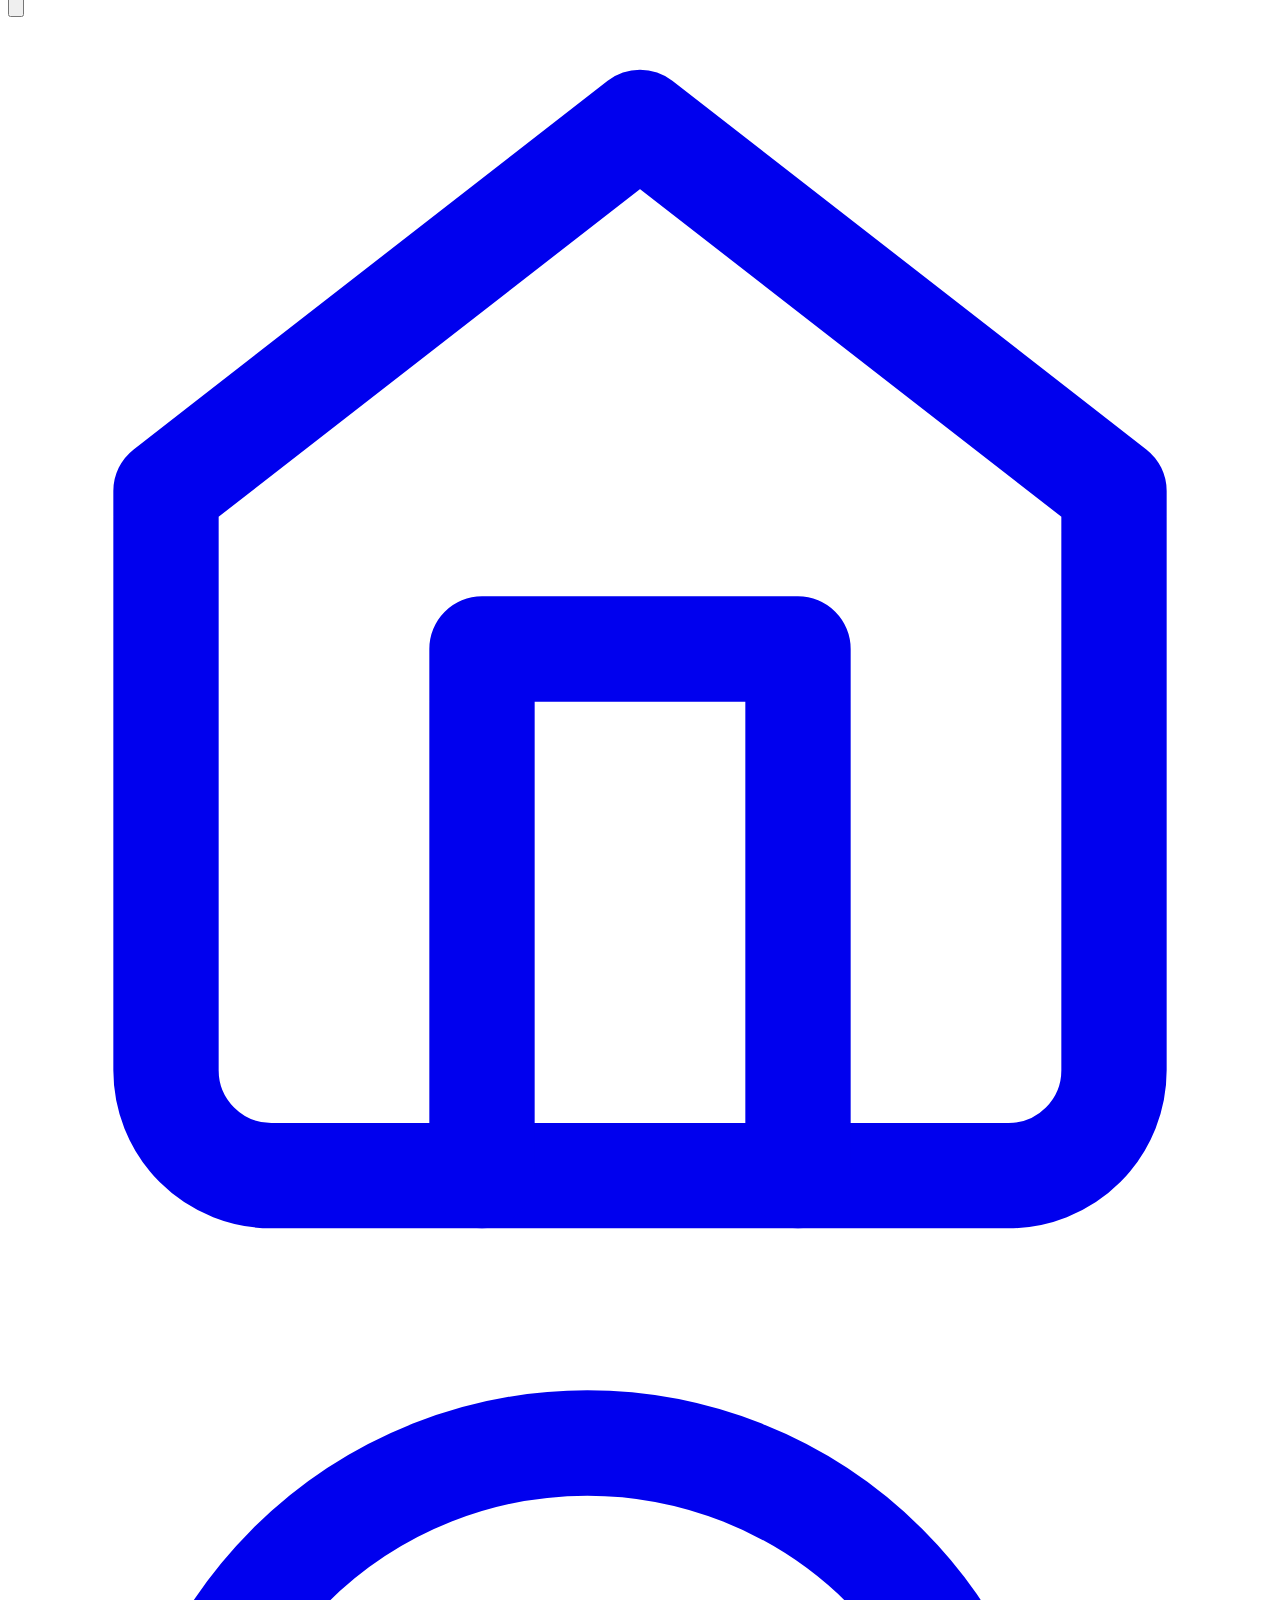
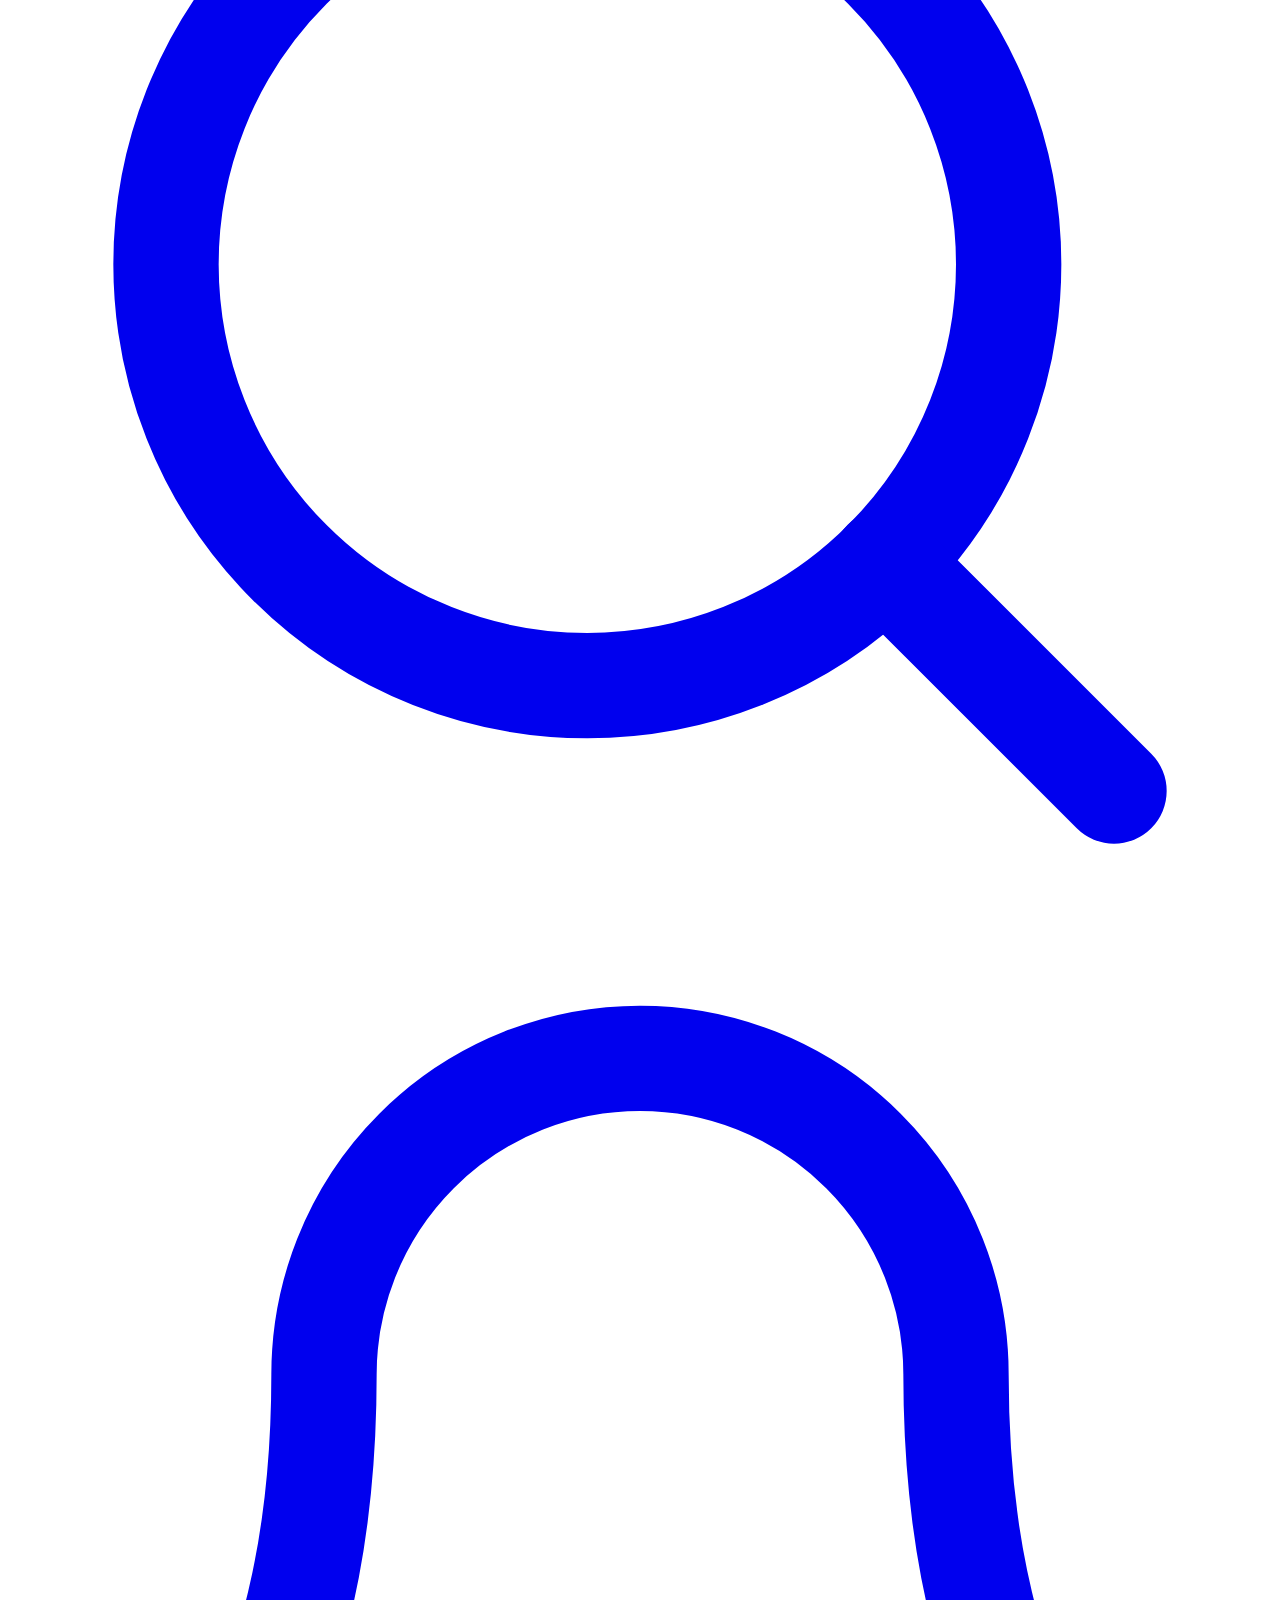
==== commit 1787dfbf: "feat(html): create base HTML document" ====
--- a/index.html
+++ b/index.html
@@ -1,293 +1,407 @@
 <!DOCTYPE html>
-<html lang="en">
+<html lang="en" data-theme="light">
 <head>
   <meta charset="UTF-8">
-  <meta name="viewport" content="width=device-width, initial-scale=1.0">
-  <meta name="description" content="Echo - Share ideas. Build conversations. A modern social platform for developers.">
-  <meta name="theme-color" content="#1d9bf0">
-  <title>Home / Echo</title>
-  <link href="https://cdn.jsdelivr.net/npm/bootstrap@5.3.2/dist/css/bootstrap.min.css" rel="stylesheet">
-  <link rel="stylesheet" href="https://cdn.jsdelivr.net/npm/bootstrap-icons@1.11.1/font/bootstrap-icons.css">
-  <link rel="preconnect" href="https://fonts.googleapis.com">
-  <link href="https://fonts.googleapis.com/css2?family=Inter:wght@400;500;600;700&display=swap" rel="stylesheet">
-  <link rel="stylesheet" href="css/style.css">
+  <meta name="viewport" content="width=device-width, initial-scale=1.0, maximum-scale=5.0">
+  <meta name="description" content="Echo - Share ideas. Build conversations. A Twitter-inspired social platform for developers.">
+  <meta name="theme-color" content="#1a7a5e">
+  <title>Echo / Home</title>
+  <link rel="stylesheet" href="css/variables.css">
+  <link rel="stylesheet" href="css/main.css">
 </head>
 <body>
-  <div class="app-layout" id="app">
-    <!-- Left Sidebar -->
-    <nav class="sidebar-left" aria-label="Primary Navigation">
-      <div class="sidebar-inner">
-        <a href="index.html" class="logo-link" aria-label="Echo Home">
-          <div class="logo-mark" aria-hidden="true">E</div>
+  <a href="#main-content" class="skip-link">Skip to main content</a>
+  
+  <!-- Toast Container -->
+  <div class="toast-container" id="toast-container" role="status" aria-live="polite" aria-atomic="true"></div>
+  
+  <!-- Tweet Modal -->
+  <div class="modal-backdrop" id="tweet-modal-backdrop" role="dialog" aria-modal="true" aria-labelledby="tweet-modal-title" tabindex="-1">
+    <div class="modal" id="tweet-modal">
+      <div class="modal__header">
+        <button class="modal__close" id="tweet-modal-close" aria-label="Close tweet composer">
+          <svg viewBox="0 0 24 24" fill="none" stroke="currentColor" stroke-width="2" stroke-linecap="round" stroke-linejoin="round"><line x1="18" y1="6" x2="6" y2="18"></line><line x1="6" y1="6" x2="18" y2="18"></line></svg>
+        </button>
+        <span id="tweet-modal-title" class="sr-only">Compose new tweet</span>
+      </div>
+      <div class="modal__body">
+        <div class="composer" style="border: none;">
+          <div class="composer__avatar" role="img" aria-label="Mahlatse's avatar"></div>
+          <div class="composer__body">
+            <textarea 
+              class="composer__textarea" 
+              id="modal-tweet-input" 
+              placeholder="What's happening?" 
+              maxlength="280" 
+              aria-label="Tweet text"
+              rows="4"
+            ></textarea>
+            <div class="composer__actions" style="border-top: 1px solid var(--border-color); margin-top: var(--space-3);">
+              <div class="composer__tools">
+                <button class="composer__tool" aria-label="Add media"><svg viewBox="0 0 24 24" fill="none" stroke="currentColor" stroke-width="2" stroke-linecap="round" stroke-linejoin="round"><rect x="3" y="3" width="18" height="18" rx="2" ry="2"></rect><circle cx="8.5" cy="8.5" r="1.5"></circle><polyline points="21 15 16 10 5 21"></polyline></svg></button>
+                <button class="composer__tool" aria-label="Add GIF"><svg viewBox="0 0 24 24" fill="none" stroke="currentColor" stroke-width="2" stroke-linecap="round" stroke-linejoin="round"><text x="4" y="18" font-size="14" font-weight="bold" fill="currentColor" stroke="none">GIF</text></svg></button>
+                <button class="composer__tool" aria-label="Add poll"><svg viewBox="0 0 24 24" fill="none" stroke="currentColor" stroke-width="2" stroke-linecap="round" stroke-linejoin="round"><line x1="18" y1="20" x2="18" y2="10"></line><line x1="12" y1="20" x2="12" y2="4"></line><line x1="6" y1="20" x2="6" y2="14"></line></svg></button>
+                <button class="composer__tool" aria-label="Add emoji"><svg viewBox="0 0 24 24" fill="none" stroke="currentColor" stroke-width="2" stroke-linecap="round" stroke-linejoin="round"><circle cx="12" cy="12" r="10"></circle><path d="M8 14s1.5 2 4 2 4-2 4-2"></path><line x1="9" y1="9" x2="9.01" y2="9"></line><line x1="15" y1="9" x2="15.01" y2="9"></line></svg></button>
+              </div>
+              <div class="composer__right">
+                <span class="composer__counter" id="modal-char-counter">280</span>
+                <button class="composer__btn" id="modal-tweet-btn" disabled aria-label="Post tweet">Tweet</button>
+              </div>
+            </div>
+          </div>
+        </div>
+      </div>
+    </div>
+  </div>
+  
+  <!-- Login Modal -->
+  <div class="modal-backdrop" id="login-modal-backdrop" role="dialog" aria-modal="true" aria-labelledby="login-modal-title" tabindex="-1">
+    <div class="modal" style="max-width: 440px;">
+      <div class="modal__header">
+        <div style="display: flex; align-items: center; gap: var(--space-3);">
+          <svg class="logo__icon" viewBox="0 0 24 24" fill="none" stroke="currentColor" stroke-width="2" stroke-linecap="round" stroke-linejoin="round" style="width: 28px; height: 28px;"><path d="M12 2C6.48 2 2 6.48 2 12s4.48 10 10 10 10-4.48 10-10S17.52 2 12 2z"></path><path d="M8 12l2 2 4-4"></path></svg>
+          <span id="login-modal-title" style="font-weight: var(--font-bold); font-size: var(--text-lg); color: var(--text-primary);">Sign in to Echo</span>
+        </div>
+        <button class="modal__close" id="login-modal-close" aria-label="Close login dialog">
+          <svg viewBox="0 0 24 24" fill="none" stroke="currentColor" stroke-width="2" stroke-linecap="round" stroke-linejoin="round"><line x1="18" y1="6" x2="6" y2="18"></line><line x1="6" y1="6" x2="18" y2="18"></line></svg>
+        </button>
+      </div>
+      <div class="modal__body" style="padding: var(--space-6);">
+        <form class="login-form" id="login-modal-form" novalidate>
+          <div class="form-group">
+            <label class="form-label" for="login-modal-email">Email address</label>
+            <div class="form-input-wrapper">
+              <input 
+                type="email" 
+                id="login-modal-email" 
+                class="form-input" 
+                placeholder="you@example.com" 
+                autocomplete="email"
+                aria-describedby="login-modal-email-error"
+                required
+              >
+            </div>
+            <div class="form-error" id="login-modal-email-error" role="alert" aria-live="assertive" style="display: none;">
+              <svg class="form-error__icon" viewBox="0 0 24 24" fill="none" stroke="currentColor" stroke-width="2" stroke-linecap="round" stroke-linejoin="round"><circle cx="12" cy="12" r="10"></circle><line x1="12" y1="8" x2="12" y2="12"></line><line x1="12" y1="16" x2="12.01" y2="16"></line></svg>
+              <span>Please enter a valid email address</span>
+            </div>
+          </div>
+          <div class="form-group">
+            <label class="form-label" for="login-modal-password">Password</label>
+            <div class="form-input-wrapper">
+              <input 
+                type="password" 
+                id="login-modal-password" 
+                class="form-input" 
+                placeholder="Enter your password" 
+                autocomplete="current-password"
+                aria-describedby="login-modal-password-error"
+                required
+                minlength="6"
+              >
+              <button type="button" class="form-input__icon" id="login-modal-toggle-password" aria-label="Toggle password visibility" tabindex="-1">
+                <svg id="login-modal-eye-icon" viewBox="0 0 24 24" fill="none" stroke="currentColor" stroke-width="2" stroke-linecap="round" stroke-linejoin="round"><path d="M1 12s4-8 11-8 11 8 11 8-4 8-11 8-11-8-11-8z"></path><circle cx="12" cy="12" r="3"></circle></svg>
+              </button>
+            </div>
+            <div class="form-error" id="login-modal-password-error" role="alert" aria-live="assertive" style="display: none;">
+              <svg class="form-error__icon" viewBox="0 0 24 24" fill="none" stroke="currentColor" stroke-width="2" stroke-linecap="round" stroke-linejoin="round"><circle cx="12" cy="12" r="10"></circle><line x1="12" y1="8" x2="12" y2="12"></line><line x1="12" y1="16" x2="12.01" y2="16"></line></svg>
+              <span>Password must be at least 6 characters</span>
+            </div>
+          </div>
+          <div class="form-options">
+            <label class="form-checkbox-wrapper">
+              <input type="checkbox" class="form-checkbox" id="login-modal-remember" aria-label="Remember me">
+              <span class="form-checkbox-label">Remember me</span>
+            </label>
+            <a href="#" class="form-link">Forgot password?</a>
+          </div>
+          <button type="submit" class="btn-login" id="login-modal-submit">
+            <span>Sign In</span>
+          </button>
+        </form>
+        <div class="login-divider">or</div>
+        <div class="login-footer">
+          Don't have an account? <a href="#">Sign up</a>
+        </div>
+      </div>
+    </div>
+  </div>
+  
+  <div class="app-container">
+    <!-- LEFT SIDEBAR -->
+    <aside class="sidebar-left" role="navigation" aria-label="Main navigation">
+      <div class="sidebar-left__top">
+        <a href="index.html" class="logo" aria-label="Echo home">
+          <svg class="logo__icon" viewBox="0 0 24 24" fill="none" stroke="currentColor" stroke-width="2" stroke-linecap="round" stroke-linejoin="round">
+            <path d="M12 2C6.48 2 2 6.48 2 12s4.48 10 10 10 10-4.48 10-10S17.52 2 12 2z"></path>
+            <path d="M8 12l2 2 4-4"></path>
+          </svg>
+          <span class="logo__text">Echo</span>
         </a>
-        <ul class="nav-list" role="list">
-          <li>
-            <a href="index.html" class="nav-link active" aria-current="page">
-              <i class="bi bi-house-door-fill" aria-hidden="true"></i>
-              <span>Home</span>
-            </a>
-          </li>
-          <li>
-            <a href="#explore" class="nav-link">
-              <i class="bi bi-hash" aria-hidden="true"></i>
-              <span>Explore</span>
-            </a>
-          </li>
-          <li>
-            <a href="#notifications" class="nav-link">
-              <i class="bi bi-bell" aria-hidden="true"></i>
-              <span>Notifications</span>
-            </a>
-          </li>
-          <li>
-            <a href="#messages" class="nav-link">
-              <i class="bi bi-envelope" aria-hidden="true"></i>
-              <span>Messages</span>
-            </a>
-          </li>
-          <li>
-            <a href="#bookmarks" class="nav-link">
-              <i class="bi bi-bookmark" aria-hidden="true"></i>
-              <span>Bookmarks</span>
-            </a>
-          </li>
-          <li>
-            <a href="#profile" class="nav-link">
-              <i class="bi bi-person" aria-hidden="true"></i>
-              <span>Profile</span>
-            </a>
-          </li>
-        </ul>
-        <button type="button" class="btn-tweet" id="btn-sidebar-tweet" aria-label="Compose new tweet">
-          <span class="btn-text">Tweet</span>
-          <i class="bi bi-pencil-fill btn-icon" aria-hidden="true"></i>
+        
+        <nav class="nav" role="tablist" aria-label="Navigation tabs">
+          <a href="index.html" class="nav__item nav__item--active" role="tab" aria-selected="true" aria-label="Home timeline">
+            <svg class="nav__icon" viewBox="0 0 24 24" fill="none" stroke="currentColor" stroke-width="2" stroke-linecap="round" stroke-linejoin="round"><path d="M3 9l9-7 9 7v11a2 2 0 0 1-2 2H5a2 2 0 0 1-2-2z"></path><polyline points="9 22 9 12 15 12 15 22"></polyline></svg>
+            <span class="nav__label">Home</span>
+          </a>
+          <a href="#" class="nav__item" role="tab" aria-selected="false" aria-label="Explore trending topics">
+            <svg class="nav__icon" viewBox="0 0 24 24" fill="none" stroke="currentColor" stroke-width="2" stroke-linecap="round" stroke-linejoin="round"><circle cx="11" cy="11" r="8"></circle><line x1="21" y1="21" x2="16.65" y2="16.65"></line></svg>
+            <span class="nav__label">Explore</span>
+          </a>
+          <a href="#" class="nav__item" role="tab" aria-selected="false" aria-label="Notifications">
+            <svg class="nav__icon" viewBox="0 0 24 24" fill="none" stroke="currentColor" stroke-width="2" stroke-linecap="round" stroke-linejoin="round"><path d="M18 8A6 6 0 0 0 6 8c0 7-3 9-3 9h18s-3-2-3-9"></path><path d="M13.73 21a2 2 0 0 1-3.46 0"></path></svg>
+            <span class="nav__label">Notifications</span>
+            <span class="nav__badge" aria-label="3 unread notifications">3</span>
+          </a>
+          <a href="#" class="nav__item" role="tab" aria-selected="false" aria-label="Messages">
+            <svg class="nav__icon" viewBox="0 0 24 24" fill="none" stroke="currentColor" stroke-width="2" stroke-linecap="round" stroke-linejoin="round"><path d="M4 4h16c1.1 0 2 .9 2 2v12c0 1.1-.9 2-2 2H4c-1.1 0-2-.9-2-2V6c0-1.1.9-2 2-2z"></path><polyline points="22,6 12,13 2,6"></polyline></svg>
+            <span class="nav__label">Messages</span>
+          </a>
+          <a href="#" class="nav__item" role="tab" aria-selected="false" aria-label="Bookmarks">
+            <svg class="nav__icon" viewBox="0 0 24 24" fill="none" stroke="currentColor" stroke-width="2" stroke-linecap="round" stroke-linejoin="round"><path d="M19 21l-7-5-7 5V5a2 2 0 0 1 2-2h10a2 2 0 0 1 2 2z"></path></svg>
+            <span class="nav__label">Bookmarks</span>
+          </a>
+          <a href="#" class="nav__item" role="tab" aria-selected="false" aria-label="Profile">
+            <svg class="nav__icon" viewBox="0 0 24 24" fill="none" stroke="currentColor" stroke-width="2" stroke-linecap="round" stroke-linejoin="round"><path d="M20 21v-2a4 4 0 0 0-4-4H8a4 4 0 0 0-4 4v2"></path><circle cx="12" cy="7" r="4"></circle></svg>
+            <span class="nav__label">Profile</span>
+          </a>
+          <button class="theme-toggle" id="theme-toggle" aria-label="Toggle dark mode" aria-pressed="false">
+            <svg class="theme-toggle__icon" viewBox="0 0 24 24" fill="none" stroke="currentColor" stroke-width="2" stroke-linecap="round" stroke-linejoin="round"><path d="M21 12.79A9 9 0 1 1 11.21 3 7 7 0 0 0 21 12.79z"></path></svg>
+            <span class="theme-toggle__label">Theme</span>
+            <span class="theme-toggle__switch" aria-hidden="true"></span>
+          </button>
+        </nav>
+        
+        <button class="btn-tweet" id="sidebar-tweet-btn" aria-label="Compose new tweet">
+          <span>Tweet</span>
+          <svg style="display: none;" viewBox="0 0 24 24" fill="none" stroke="currentColor" stroke-width="2" stroke-linecap="round" stroke-linejoin="round"><line x1="12" y1="5" x2="12" y2="19"></line><line x1="5" y1="12" x2="19" y2="12"></line></svg>
         </button>
-        <div class="profile-summary">
-          <div class="avatar avatar-md" aria-hidden="true">M</div>
-          <div class="profile-info">
-            <p class="profile-name">Mahlatse</p>
-            <p class="profile-handle">@mahlatse_dev</p>
-            <p class="profile-role">Frontend Developer</p>
-          </div>
-          <a href="login.html" class="login-link">Login</a>
-        </div>
-      </div>
-    </nav>
-
-    <!-- Main Content -->
-    <main class="main-content">
-      <header class="main-header">
-        <h1>Home</h1>
-        <button type="button" class="theme-toggle" id="theme-toggle" aria-label="Toggle dark mode" title="Toggle dark mode">
-          <i class="bi bi-moon-fill" aria-hidden="true"></i>
-        </button>
+      </div>
+      
+      <div class="profile-summary" role="button" tabindex="0" aria-label="Open profile menu for Mahlatse">
+        <div class="profile-summary__avatar" role="img" aria-label="Mahlatse's avatar"></div>
+        <div class="profile-summary__info">
+          <span class="profile-summary__name">Mahlatse</span>
+          <span class="profile-summary__handle">@mahlatse_dev</span>
+        </div>
+        <svg class="profile-summary__menu" viewBox="0 0 24 24" fill="none" stroke="currentColor" stroke-width="2" stroke-linecap="round" stroke-linejoin="round"><circle cx="12" cy="12" r="1"></circle><circle cx="19" cy="12" r="1"></circle><circle cx="5" cy="12" r="1"></circle></svg>
+      </div>
+    </aside>
+    
+    <!-- MAIN CONTENT -->
+    <main class="main-feed" id="main-content">
+      <header class="feed-header">
+        <h1 class="feed-header__title">Home</h1>
+        <div class="feed-tabs" role="tablist" aria-label="Feed tabs">
+          <button class="feed-tab feed-tab--active" role="tab" aria-selected="true" id="tab-for-you">For you</button>
+          <button class="feed-tab" role="tab" aria-selected="false" id="tab-following">Following</button>
+        </div>
       </header>
       
-      <!-- Composer -->
-      <section class="composer" aria-label="Compose new tweet">
-        <div class="composer-body">
-          <div class="avatar avatar-sm" aria-hidden="true">M</div>
-          <div class="composer-input-area">
-            <label for="tweet-input" class="visually-hidden">What's happening?</label>
-            <textarea id="tweet-input" class="tweet-textarea" placeholder="What's happening?" rows="2" maxlength="280" aria-describedby="composer-counter"></textarea>
-            <div class="composer-actions">
-              <div class="media-icons" aria-label="Add media">
-                <button type="button" class="icon-btn" aria-label="Add image" title="Image"><i class="bi bi-image" aria-hidden="true"></i></button>
-                <button type="button" class="icon-btn" aria-label="Add GIF" title="GIF"><i class="bi bi-filetype-gif" aria-hidden="true"></i></button>
-                <button type="button" class="icon-btn" aria-label="Add poll" title="Poll"><i class="bi bi-bar-chart" aria-hidden="true"></i></button>
-                <button type="button" class="icon-btn" aria-label="Add emoji" title="Emoji"><i class="bi bi-emoji-smile" aria-hidden="true"></i></button>
-              </div>
-              <div class="composer-submit-area">
-                <span id="composer-counter" class="char-counter" aria-live="polite">0/280</span>
-                <button type="button" class="btn-tweet btn-small" id="composer-submit" disabled>Tweet</button>
-              </div>
-            </div>
-          </div>
-        </div>
-      </section>
-
-      <!-- Feed -->
-      <div class="feed-wrapper">
-        <div class="skeleton-loader" id="skeleton-loader" aria-hidden="true" aria-label="Loading tweets">
-          <div class="skeleton-card">
-            <div class="skeleton-avatar"></div>
-            <div class="skeleton-content">
-              <div class="skeleton-line short"></div>
-              <div class="skeleton-line"></div>
-              <div class="skeleton-line"></div>
-            </div>
-          </div>
-          <div class="skeleton-card">
-            <div class="skeleton-avatar"></div>
-            <div class="skeleton-content">
-              <div class="skeleton-line short"></div>
-              <div class="skeleton-line"></div>
-              <div class="skeleton-line"></div>
-            </div>
-          </div>
-          <div class="skeleton-card">
-            <div class="skeleton-avatar"></div>
-            <div class="skeleton-content">
-              <div class="skeleton-line short"></div>
-              <div class="skeleton-line"></div>
-              <div class="skeleton-line"></div>
-            </div>
-          </div>
-        </div>
-        <div class="tweet-feed" id="tweet-feed" role="feed" aria-busy="true" aria-label="Tweet timeline">
-          <!-- Tweets injected by JS -->
-        </div>
-        <div class="empty-state" id="empty-state" hidden>
-          <i class="bi bi-chat-square-text" aria-hidden="true"></i>
-          <p>No tweets found matching your search.</p>
-        </div>
-      </div>
+      <!-- Tweet Composer -->
+      <div class="composer" role="form" aria-label="Compose tweet">
+        <div class="composer__avatar" role="img" aria-label="Mahlatse's avatar"></div>
+        <div class="composer__body">
+          <textarea 
+            class="composer__textarea" 
+            id="tweet-input" 
+            placeholder="What's happening?" 
+            maxlength="280" 
+            aria-label="Tweet text"
+            rows="2"
+          ></textarea>
+          <div class="composer__actions">
+            <div class="composer__tools">
+              <button class="composer__tool" aria-label="Add media"><svg viewBox="0 0 24 24" fill="none" stroke="currentColor" stroke-width="2" stroke-linecap="round" stroke-linejoin="round"><rect x="3" y="3" width="18" height="18" rx="2" ry="2"></rect><circle cx="8.5" cy="8.5" r="1.5"></circle><polyline points="21 15 16 10 5 21"></polyline></svg></button>
+              <button class="composer__tool" aria-label="Add GIF"><svg viewBox="0 0 24 24" fill="none" stroke="currentColor" stroke-width="2" stroke-linecap="round" stroke-linejoin="round"><text x="4" y="18" font-size="14" font-weight="bold" fill="currentColor" stroke="none">GIF</text></svg></button>
+              <button class="composer__tool" aria-label="Add poll"><svg viewBox="0 0 24 24" fill="none" stroke="currentColor" stroke-width="2" stroke-linecap="round" stroke-linejoin="round"><line x1="18" y1="20" x2="18" y2="10"></line><line x1="12" y1="20" x2="12" y2="4"></line><line x1="6" y1="20" x2="6" y2="14"></line></svg></button>
+              <button class="composer__tool" aria-label="Add emoji"><svg viewBox="0 0 24 24" fill="none" stroke="currentColor" stroke-width="2" stroke-linecap="round" stroke-linejoin="round"><circle cx="12" cy="12" r="10"></circle><path d="M8 14s1.5 2 4 2 4-2 4-2"></path><line x1="9" y1="9" x2="9.01" y2="9"></line><line x1="15" y1="9" x2="15.01" y2="9"></line></svg></button>
+            </div>
+            <div class="composer__right">
+              <span class="composer__counter" id="char-counter">280</span>
+              <button class="composer__btn" id="tweet-btn" disabled aria-label="Post tweet">Tweet</button>
+            </div>
+          </div>
+        </div>
+      </div>
+      
+      <!-- Skeleton Loading -->
+      <div id="skeleton-feed" aria-hidden="true">
+        <div class="skeleton-tweet">
+          <div class="skeleton skeleton-tweet__avatar"></div>
+          <div class="skeleton-tweet__body">
+            <div class="skeleton skeleton-tweet__line skeleton-tweet__line--short"></div>
+            <div class="skeleton skeleton-tweet__line skeleton-tweet__line--long"></div>
+            <div class="skeleton skeleton-tweet__line skeleton-tweet__line--medium"></div>
+          </div>
+        </div>
+        <div class="skeleton-tweet">
+          <div class="skeleton skeleton-tweet__avatar"></div>
+          <div class="skeleton-tweet__body">
+            <div class="skeleton skeleton-tweet__line skeleton-tweet__line--short"></div>
+            <div class="skeleton skeleton-tweet__line skeleton-tweet__line--long"></div>
+            <div class="skeleton skeleton-tweet__line skeleton-tweet__line--medium"></div>
+          </div>
+        </div>
+        <div class="skeleton-tweet">
+          <div class="skeleton skeleton-tweet__avatar"></div>
+          <div class="skeleton-tweet__body">
+            <div class="skeleton skeleton-tweet__line skeleton-tweet__line--short"></div>
+            <div class="skeleton skeleton-tweet__line skeleton-tweet__line--long"></div>
+            <div class="skeleton skeleton-tweet__line skeleton-tweet__line--medium"></div>
+          </div>
+        </div>
+      </div>
+      
+      <!-- Tweet Feed -->
+      <div id="tweet-feed" role="feed" aria-label="Tweet timeline" aria-busy="false" style="display: none;"></div>
     </main>
-
-    <!-- Right Sidebar -->
-    <aside class="sidebar-right" aria-label="Secondary">
-      <div class="search-box">
-        <label for="search-input" class="visually-hidden">Search Echo</label>
-        <i class="bi bi-search" aria-hidden="true"></i>
-        <input type="text" id="search-input" class="search-input" placeholder="Search Echo" autocomplete="off" aria-controls="search-suggestions">
-        <div class="search-suggestions" id="search-suggestions" hidden>
-          <div class="suggestion-group">
-            <h3>Recent</h3>
-            <ul role="list">
-              <li><a href="#">JavaScript</a></li>
-              <li><a href="#">Accessibility</a></li>
-            </ul>
-          </div>
-        </div>
-      </div>
-      
-      <section class="card trend-card" aria-labelledby="trends-heading">
-        <h2 id="trends-heading" class="card-title">Trends for you</h2>
-        <ul class="trend-list" role="list">
-          <li>
-            <a href="#">
-              <span class="trend-category">Technology · Trending</span>
-              <span class="trend-topic">JavaScript</span>
-              <span class="trend-posts">12.5K posts</span>
-            </a>
-          </li>
-          <li>
-            <a href="#">
-              <span class="trend-category">Technology · Trending</span>
-              <span class="trend-topic">CSS</span>
-              <span class="trend-posts">8.2K posts</span>
-            </a>
-          </li>
-          <li>
-            <a href="#">
-              <span class="trend-category">Technology · Trending</span>
-              <span class="trend-topic">Artificial Intelligence</span>
-              <span class="trend-posts">45.1K posts</span>
-            </a>
-          </li>
-          <li>
-            <a href="#">
-              <span class="trend-category">Technology · Trending</span>
-              <span class="trend-topic">South African Tech</span>
-              <span class="trend-posts">3.4K posts</span>
-            </a>
-          </li>
-          <li>
-            <a href="#">
-              <span class="trend-category">Technology · Trending</span>
-              <span class="trend-topic">Frontend</span>
-              <span class="trend-posts">6.7K posts</span>
-            </a>
-          </li>
-        </ul>
-      </section>
-
-      <section class="card stats-card" aria-labelledby="stats-heading">
-        <h2 id="stats-heading" class="card-title">Developer Stats</h2>
-        <dl class="stats-list">
-          <div class="stat-item">
-            <dt>Projects</dt>
-            <dd>12</dd>
-          </div>
-          <div class="stat-item">
-            <dt>Current Stack</dt>
-            <dd>HTML, CSS, JS</dd>
-          </div>
-          <div class="stat-item">
-            <dt>Coffee Today</dt>
-            <dd>3 cups</dd>
-          </div>
-        </dl>
-      </section>
+    
+    <!-- RIGHT SIDEBAR -->
+    <aside class="sidebar-right" aria-label="Trending and suggestions">
+      <!-- Search -->
+      <div class="search">
+        <div class="search__input-wrapper">
+          <svg class="search__icon" viewBox="0 0 24 24" fill="none" stroke="currentColor" stroke-width="2" stroke-linecap="round" stroke-linejoin="round"><circle cx="11" cy="11" r="8"></circle><line x1="21" y1="21" x2="16.65" y2="16.65"></line></svg>
+          <input 
+            type="text" 
+            class="search__input" 
+            id="search-input" 
+            placeholder="Search Echo" 
+            aria-label="Search"
+            autocomplete="off"
+          >
+        </div>
+        <div class="search__suggestions" id="search-suggestions" role="listbox" aria-label="Search suggestions">
+          <div class="search__suggestion-item" role="option" tabindex="0">
+            <svg width="16" height="16" viewBox="0 0 24 24" fill="none" stroke="currentColor" stroke-width="2" stroke-linecap="round" stroke-linejoin="round"><circle cx="11" cy="11" r="8"></circle><line x1="21" y1="21" x2="16.65" y2="16.65"></line></svg>
+            <span>JavaScript</span>
+          </div>
+          <div class="search__suggestion-item" role="option" tabindex="0">
+            <svg width="16" height="16" viewBox="0 0 24 24" fill="none" stroke="currentColor" stroke-width="2" stroke-linecap="round" stroke-linejoin="round"><circle cx="11" cy="11" r="8"></circle><line x1="21" y1="21" x2="16.65" y2="16.65"></line></svg>
+            <span>CSS Grid</span>
+          </div>
+          <div class="search__suggestion-item" role="option" tabindex="0">
+            <svg width="16" height="16" viewBox="0 0 24 24" fill="none" stroke="currentColor" stroke-width="2" stroke-linecap="round" stroke-linejoin="round"><circle cx="11" cy="11" r="8"></circle><line x1="21" y1="21" x2="16.65" y2="16.65"></line></svg>
+            <span>Accessibility</span>
+          </div>
+          <div class="search__suggestion-item" role="option" tabindex="0">
+            <svg width="16" height="16" viewBox="0 0 24 24" fill="none" stroke="currentColor" stroke-width="2" stroke-linecap="round" stroke-linejoin="round"><circle cx="11" cy="11" r="8"></circle><line x1="21" y1="21" x2="16.65" y2="16.65"></line></svg>
+            <span>Frontend</span>
+          </div>
+        </div>
+      </div>
+      
+      <!-- Trending -->
+      <div class="widget">
+        <h2 class="widget__header">Trending for you</h2>
+        <div class="widget__item" tabindex="0" role="button">
+          <span class="widget__category">Technology · Trending</span>
+          <span class="widget__title">JavaScript</span>
+          <span class="widget__meta">52.4K posts</span>
+        </div>
+        <div class="widget__item" tabindex="0" role="button">
+          <span class="widget__category">Technology · Trending</span>
+          <span class="widget__title">CSS</span>
+          <span class="widget__meta">38.2K posts</span>
+        </div>
+        <div class="widget__item" tabindex="0" role="button">
+          <span class="widget__category">Technology · Trending</span>
+          <span class="widget__title">Artificial Intelligence</span>
+          <span class="widget__meta">124.7K posts</span>
+        </div>
+        <div class="widget__item" tabindex="0" role="button">
+          <span class="widget__category">Local · Trending</span>
+          <span class="widget__title">South African Tech</span>
+          <span class="widget__meta">8.9K posts</span>
+        </div>
+        <div class="widget__item" tabindex="0" role="button">
+          <span class="widget__category">Technology · Trending</span>
+          <span class="widget__title">Frontend</span>
+          <span class="widget__meta">45.1K posts</span>
+        </div>
+        <button class="widget__footer">Show more</button>
+      </div>
+      
+      <!-- Developer Stats -->
+      <div class="widget">
+        <h2 class="widget__header">Developer Stats</h2>
+        <div class="dev-stats">
+          <div class="dev-stat">
+            <span class="dev-stat__label">Projects</span>
+            <span class="dev-stat__value">12</span>
+          </div>
+          <div class="dev-stat">
+            <span class="dev-stat__label">Current Stack</span>
+            <span class="dev-stat__value">HTML/CSS/JS</span>
+          </div>
+          <div class="dev-stat">
+            <span class="dev-stat__label">Coffee Today</span>
+            <span class="dev-stat__value">3 cups</span>
+          </div>
+          <div class="dev-stat">
+            <span class="dev-stat__label">Bugs Fixed</span>
+            <span class="dev-stat__value">47</span>
+          </div>
+        </div>
+      </div>
+      
+      <!-- Who to Follow -->
+      <div class="widget">
+        <h2 class="widget__header">Who to follow</h2>
+        <div class="follow-item" tabindex="0" role="button">
+          <div class="follow-item__avatar" role="img" aria-label="Sarah's avatar"></div>
+          <div class="follow-item__info">
+            <span class="follow-item__name">Sarah Chen</span>
+            <span class="follow-item__handle">@sarahcodes</span>
+          </div>
+          <button class="follow-item__btn" aria-label="Follow Sarah Chen"><span class="follow-text">Follow</span></button>
+        </div>
+        <div class="follow-item" tabindex="0" role="button">
+          <div class="follow-item__avatar" role="img" aria-label="James's avatar"></div>
+          <div class="follow-item__info">
+            <span class="follow-item__name">James Okafor</span>
+            <span class="follow-item__handle">@jamesdev</span>
+          </div>
+          <button class="follow-item__btn" aria-label="Follow James Okafor"><span class="follow-text">Follow</span></button>
+        </div>
+        <div class="follow-item" tabindex="0" role="button">
+          <div class="follow-item__avatar" role="img" aria-label="Priya's avatar"></div>
+          <div class="follow-item__info">
+            <span class="follow-item__name">Priya Sharma</span>
+            <span class="follow-item__handle">@priyadesigns</span>
+          </div>
+          <button class="follow-item__btn" aria-label="Follow Priya Sharma"><span class="follow-text">Follow</span></button>
+        </div>
+        <button class="widget__footer">Show more</button>
+      </div>
     </aside>
   </div>
-
+  
+  <!-- Mobile FAB -->
+  <button class="fab" id="mobile-fab" aria-label="Compose new tweet">
+    <svg viewBox="0 0 24 24" fill="none" stroke="currentColor" stroke-width="2" stroke-linecap="round" stroke-linejoin="round"><line x1="12" y1="5" x2="12" y2="19"></line><line x1="5" y1="12" x2="19" y2="12"></line></svg>
+  </button>
+  
   <!-- Mobile Bottom Nav -->
-  <nav class="mobile-nav" aria-label="Mobile Navigation">
-    <a href="index.html" class="mobile-nav-link active" aria-current="page">
-      <i class="bi bi-house-door-fill" aria-hidden="true"></i>
-      <span class="visually-hidden">Home</span>
+  <nav class="bottom-nav" role="navigation" aria-label="Mobile navigation">
+    <a href="index.html" class="bottom-nav__item bottom-nav__item--active" aria-label="Home">
+      <svg class="bottom-nav__icon" viewBox="0 0 24 24" fill="none" stroke="currentColor" stroke-width="2" stroke-linecap="round" stroke-linejoin="round"><path d="M3 9l9-7 9 7v11a2 2 0 0 1-2 2H5a2 2 0 0 1-2-2z"></path><polyline points="9 22 9 12 15 12 15 22"></polyline></svg>
     </a>
-    <a href="#explore" class="mobile-nav-link">
-      <i class="bi bi-hash" aria-hidden="true"></i>
-      <span class="visually-hidden">Explore</span>
+    <a href="#" class="bottom-nav__item" aria-label="Search">
+      <svg class="bottom-nav__icon" viewBox="0 0 24 24" fill="none" stroke="currentColor" stroke-width="2" stroke-linecap="round" stroke-linejoin="round"><circle cx="11" cy="11" r="8"></circle><line x1="21" y1="21" x2="16.65" y2="16.65"></line></svg>
     </a>
-    <a href="#notifications" class="mobile-nav-link">
-      <i class="bi bi-bell" aria-hidden="true"></i>
-      <span class="visually-hidden">Notifications</span>
+    <a href="#" class="bottom-nav__item" aria-label="Notifications">
+      <svg class="bottom-nav__icon" viewBox="0 0 24 24" fill="none" stroke="currentColor" stroke-width="2" stroke-linecap="round" stroke-linejoin="round"><path d="M18 8A6 6 0 0 0 6 8c0 7-3 9-3 9h18s-3-2-3-9"></path><path d="M13.73 21a2 2 0 0 1-3.46 0"></path></svg>
+      <span class="bottom-nav__badge">3</span>
     </a>
-    <a href="#messages" class="mobile-nav-link">
-      <i class="bi bi-envelope" aria-hidden="true"></i>
-      <span class="visually-hidden">Messages</span>
-    </a>
-    <a href="#profile" class="mobile-nav-link">
-      <i class="bi bi-person" aria-hidden="true"></i>
-      <span class="visually-hidden">Profile</span>
+    <a href="#" class="bottom-nav__item" aria-label="Messages">
+      <svg class="bottom-nav__icon" viewBox="0 0 24 24" fill="none" stroke="currentColor" stroke-width="2" stroke-linecap="round" stroke-linejoin="round"><path d="M4 4h16c1.1 0 2 .9 2 2v12c0 1.1-.9 2-2 2H4c-1.1 0-2-.9-2-2V6c0-1.1.9-2 2-2z"></path><polyline points="22,6 12,13 2,6"></polyline></svg>
     </a>
   </nav>
-
-  <!-- Mobile Tweet FAB -->
-  <button type="button" class="fab-tweet" id="btn-fab-tweet" aria-label="Compose new tweet">
-    <i class="bi bi-pencil-fill" aria-hidden="true"></i>
-  </button>
-
-  <!-- Tweet Modal -->
-  <div class="modal" id="tweet-modal" role="dialog" aria-modal="true" aria-labelledby="modal-title" hidden>
-    <div class="modal-backdrop" data-close-modal></div>
-    <div class="modal-content">
-      <h2 id="modal-title" class="visually-hidden">Compose new tweet</h2>
-      <div class="modal-header">
-        <button type="button" class="modal-close" data-close-modal aria-label="Close dialog">
-          <i class="bi bi-x-lg" aria-hidden="true"></i>
-        </button>
-      </div>
-      <div class="modal-body">
-        <div class="avatar avatar-sm" aria-hidden="true">M</div>
-        <div class="modal-input-area">
-          <label for="modal-tweet-input" class="visually-hidden">What's happening?</label>
-          <textarea id="modal-tweet-input" class="tweet-textarea" placeholder="What's happening?" rows="3" maxlength="280" aria-describedby="modal-counter"></textarea>
-          <div class="modal-actions">
-            <div class="media-icons">
-              <button type="button" class="icon-btn" aria-label="Add image"><i class="bi bi-image" aria-hidden="true"></i></button>
-              <button type="button" class="icon-btn" aria-label="Add GIF"><i class="bi bi-filetype-gif" aria-hidden="true"></i></button>
-              <button type="button" class="icon-btn" aria-label="Add poll"><i class="bi bi-bar-chart" aria-hidden="true"></i></button>
-              <button type="button" class="icon-btn" aria-label="Add emoji"><i class="bi bi-emoji-smile" aria-hidden="true"></i></button>
-            </div>
-            <div class="modal-submit-area">
-              <span id="modal-counter" class="char-counter" aria-live="polite">0/280</span>
-              <button type="button" class="btn-tweet btn-small" id="modal-submit" disabled>Tweet</button>
-            </div>
-          </div>
-        </div>
-      </div>
-    </div>
-  </div>
-
-  <!-- Toast Container -->
-  <div class="toast-container" aria-live="polite" aria-atomic="true"></div>
-
-  <script src="https://cdn.jsdelivr.net/npm/bootstrap@5.3.2/dist/js/bootstrap.bundle.min.js"></script>
-  <script src="js/darkmode.js"></script>
-  <script src="js/main.js" type="module"></script>
+  
+  <script src="js/darkMode.js"></script>
+  <script src="js/modal.js"></script>
+  <script src="js/app.js"></script>
 </body>
-</html>
+</html>
